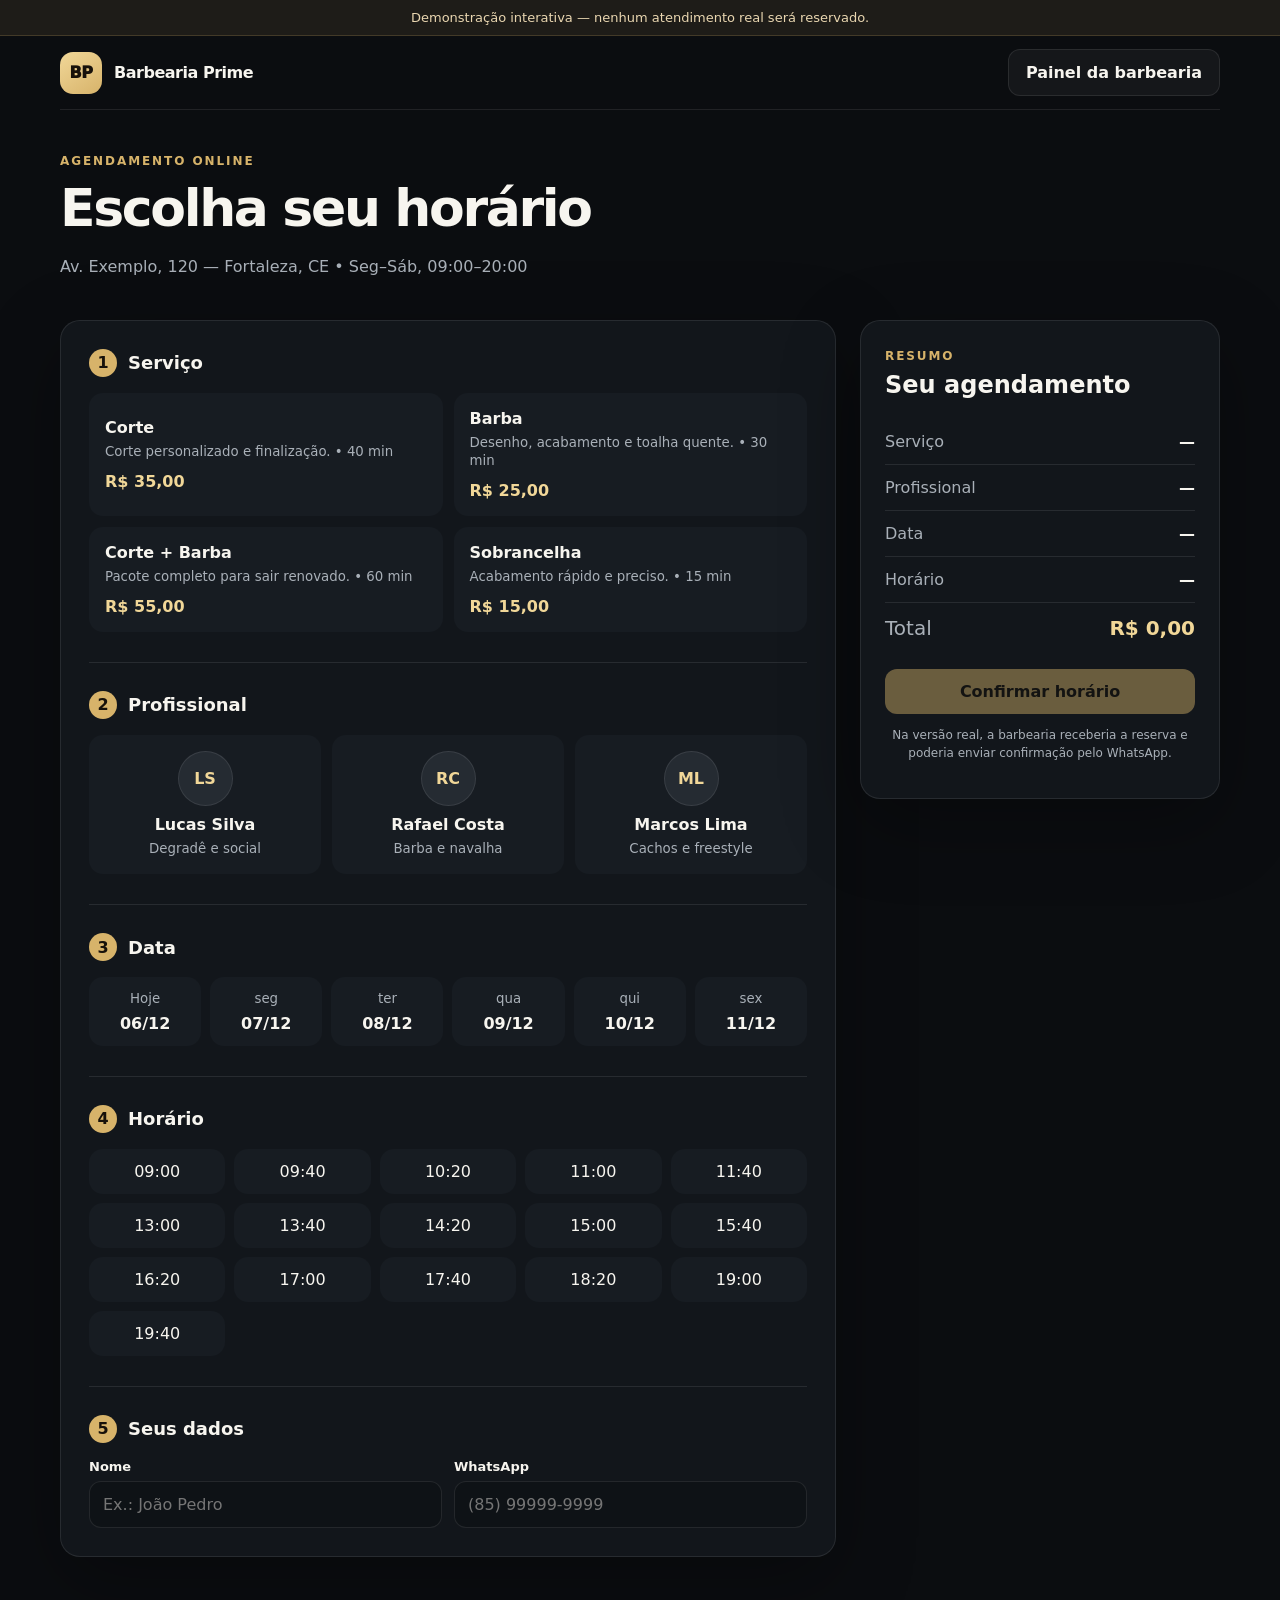
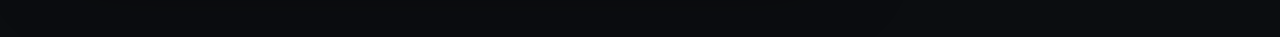
==== agendar.html @ 16b316a3 "Primeira versão da demo do cadeira85" ====
<!doctype html>
<html lang="pt-BR">
<head><meta charset="utf-8"><meta name="viewport" content="width=device-width,initial-scale=1"><meta name="theme-color" content="#0b0d10"><title>Agendar — Barbearia Prime</title><link rel="stylesheet" href="styles.css"></head>
<body>
  <div class="demo-banner">Demonstração interativa — nenhum atendimento real será reservado.</div>
  <nav class="topbar container"><a class="brand" href="index.html"><span class="brand-mark">BP</span><span>Barbearia Prime</span></a><div class="nav-actions"><a class="btn btn-secondary" href="painel.html">Painel da barbearia</a></div></nav>
  <header class="page-head container"><span class="eyebrow">AGENDAMENTO ONLINE</span><h1>Escolha seu horário</h1><p>Av. Exemplo, 120 — Fortaleza, CE • Seg–Sáb, 09:00–20:00</p></header>
  <main class="container booking-layout">
    <section class="panel">
      <div class="booking-step"><div class="step-title"><b>1</b><h2>Serviço</h2></div><div class="choice-grid" id="serviceGrid"></div></div>
      <div class="booking-step"><div class="step-title"><b>2</b><h2>Profissional</h2></div><div class="barber-grid" id="barberGrid"></div></div>
      <div class="booking-step"><div class="step-title"><b>3</b><h2>Data</h2></div><div class="date-grid" id="dateGrid"></div></div>
      <div class="booking-step"><div class="step-title"><b>4</b><h2>Horário</h2></div><div class="time-grid" id="timeGrid"></div></div>
      <div class="booking-step"><div class="step-title"><b>5</b><h2>Seus dados</h2></div><div class="input-grid"><div class="field"><label for="customerName">Nome</label><input id="customerName" placeholder="Ex.: João Pedro" autocomplete="name"></div><div class="field"><label for="customerPhone">WhatsApp</label><input id="customerPhone" placeholder="(85) 99999-9999" inputmode="tel" autocomplete="tel"></div></div></div>
    </section>
    <aside class="summary"><span class="eyebrow">RESUMO</span><h2>Seu agendamento</h2>
      <div class="summary-row"><span>Serviço</span><strong id="sumService">—</strong></div><div class="summary-row"><span>Profissional</span><strong id="sumBarber">—</strong></div><div class="summary-row"><span>Data</span><strong id="sumDate">—</strong></div><div class="summary-row"><span>Horário</span><strong id="sumTime">—</strong></div><div class="summary-row summary-total"><span>Total</span><strong id="sumPrice">R$ 0,00</strong></div>
      <button id="confirmBtn" class="btn btn-primary" style="width:100%;margin-top:16px" disabled>Confirmar horário</button><p class="summary-note">Na versão real, a barbearia receberia a reserva e poderia enviar confirmação pelo WhatsApp.</p>
    </aside>
  </main>
  <div id="modal" class="modal-backdrop" hidden><div class="modal"><div class="success-icon">✓</div><h2>Agendamento criado</h2><p id="modalText"></p><div class="modal-actions"><a class="btn btn-primary" href="painel.html">Ver no painel da barbearia</a><button class="btn btn-secondary" id="closeModal">Fechar</button></div></div></div>
  <script src="config.js"></script><script src="booking.js"></script>
</body></html>
---- styles.css ----
:root{
  --bg:#0b0d10; --panel:#12161b; --panel2:#171c22; --text:#f7f5ef; --muted:#a9b0b8;
  --accent:#d7b36a; --accent2:#f1d798; --success:#7fd39a; --danger:#ff8d8d; --line:rgba(255,255,255,.09);
  --shadow:0 24px 80px rgba(0,0,0,.3); --radius:20px;
}
*{box-sizing:border-box} html{scroll-behavior:smooth} body{margin:0;font-family:Inter,ui-sans-serif,system-ui,-apple-system,BlinkMacSystemFont,"Segoe UI",sans-serif;background:var(--bg);color:var(--text)}
a{color:inherit;text-decoration:none}button,input{font:inherit}.container{width:min(1160px,calc(100% - 32px));margin:auto}
.topbar{height:74px;display:flex;align-items:center;justify-content:space-between;border-bottom:1px solid var(--line);position:relative;z-index:4}
.brand{display:flex;gap:12px;align-items:center;font-weight:900;letter-spacing:-.03em}.brand-mark{width:42px;height:42px;border-radius:13px;display:grid;place-items:center;background:linear-gradient(145deg,var(--accent2),var(--accent));color:#17110a;font-weight:950}.nav-actions{display:flex;gap:10px;align-items:center}
.btn{border:0;border-radius:12px;padding:13px 17px;font-weight:800;cursor:pointer;transition:.18s ease;display:inline-flex;align-items:center;justify-content:center;gap:8px}.btn:hover{transform:translateY(-1px)}.btn-primary{background:var(--accent);color:#17110a}.btn-secondary{background:rgba(255,255,255,.045);border:1px solid var(--line);color:var(--text)}.btn-ghost{background:transparent;color:var(--muted)}.btn-danger{background:rgba(255,141,141,.12);color:#ffc1c1;border:1px solid rgba(255,141,141,.2)}.btn-small{padding:9px 12px;border-radius:10px;font-size:13px}.btn:disabled{opacity:.45;cursor:not-allowed;transform:none}
.hero{background:radial-gradient(circle at 84% 14%,rgba(215,179,106,.18),transparent 27%),radial-gradient(circle at 18% 55%,rgba(67,103,150,.13),transparent 32%),linear-gradient(145deg,#0f1318,#090b0d 60%,#151008);border-bottom:1px solid var(--line)}
.hero-grid{min-height:650px;display:grid;grid-template-columns:1.1fr .9fr;gap:64px;align-items:center;padding:54px 0 74px}.eyebrow{font-size:12px;letter-spacing:.16em;color:var(--accent);font-weight:900}.hero h1,.display-title{font-size:clamp(46px,6.6vw,78px);line-height:.98;letter-spacing:-.055em;margin:16px 0 20px;max-width:780px}.hero-copy p{font-size:19px;line-height:1.7;color:var(--muted);max-width:650px}.hero-ctas{display:flex;gap:12px;flex-wrap:wrap;margin-top:28px}.microcopy{display:flex;gap:18px;flex-wrap:wrap;color:var(--muted);font-size:13px;margin-top:20px}.microcopy span:before{content:'✓';color:var(--success);font-weight:900;margin-right:6px}
.mock-window{background:rgba(18,22,27,.88);border:1px solid var(--line);border-radius:24px;box-shadow:var(--shadow);overflow:hidden;backdrop-filter:blur(10px)}.window-head{display:flex;gap:7px;padding:15px;border-bottom:1px solid var(--line)}.dot{width:10px;height:10px;border-radius:50%;background:#3b4148}.mock-body{padding:24px}.mock-kpis{display:grid;grid-template-columns:repeat(3,1fr);gap:10px}.mock-kpi{padding:15px;background:var(--panel2);border-radius:14px}.mock-kpi small{color:var(--muted);display:block}.mock-kpi strong{font-size:24px;display:block;margin-top:6px}.mock-list{margin-top:17px;display:grid;gap:9px}.mock-row{display:grid;grid-template-columns:64px 1fr auto;gap:12px;align-items:center;padding:13px;background:rgba(255,255,255,.035);border:1px solid var(--line);border-radius:12px}.pill{font-size:11px;font-weight:900;border-radius:999px;padding:5px 8px;background:rgba(127,211,154,.12);color:var(--success)}
.section{padding:88px 0}.section.alt{background:#0f1216;border-top:1px solid var(--line);border-bottom:1px solid var(--line)}.section-head{max-width:760px;margin-bottom:34px}.section-head h2{font-size:clamp(32px,4.5vw,52px);letter-spacing:-.045em;margin:10px 0}.section-head p{color:var(--muted);line-height:1.7}.feature-grid{display:grid;grid-template-columns:repeat(3,1fr);gap:16px}.feature-card{background:var(--panel);border:1px solid var(--line);border-radius:var(--radius);padding:25px}.feature-icon{width:42px;height:42px;border-radius:12px;display:grid;place-items:center;background:rgba(215,179,106,.12);color:var(--accent2);font-weight:900}.feature-card h3{margin:18px 0 8px}.feature-card p{color:var(--muted);line-height:1.65;margin:0}.steps{display:grid;grid-template-columns:repeat(3,1fr);gap:14px}.step-card{padding:26px;border:1px solid var(--line);border-radius:var(--radius);background:linear-gradient(160deg,var(--panel),#0f1317)}.step-num{font-size:12px;color:var(--accent);font-weight:900}.step-card h3{font-size:23px;margin:14px 0 8px}.step-card p{color:var(--muted);line-height:1.65}.cta-panel{display:flex;align-items:center;justify-content:space-between;gap:30px;padding:34px;background:linear-gradient(135deg,rgba(215,179,106,.13),rgba(255,255,255,.03));border:1px solid rgba(215,179,106,.25);border-radius:24px}.cta-panel h2{margin:0 0 8px;font-size:34px;letter-spacing:-.04em}.cta-panel p{margin:0;color:var(--muted)}
.page-head{padding:40px 0 24px}.page-head h1{font-size:clamp(34px,5vw,52px);letter-spacing:-.045em;margin:9px 0}.page-head p{color:var(--muted);max-width:720px;line-height:1.6}
.booking-layout{display:grid;grid-template-columns:1fr 360px;gap:24px;align-items:start;padding-bottom:80px}.panel,.summary,.admin-card{background:var(--panel);border:1px solid var(--line);border-radius:var(--radius);box-shadow:var(--shadow)}.panel{padding:28px}.booking-step+.booking-step{border-top:1px solid var(--line);margin-top:30px;padding-top:28px}.step-title{display:flex;gap:11px;align-items:center;margin-bottom:16px}.step-title b{width:28px;height:28px;border-radius:50%;display:grid;place-items:center;background:var(--accent);color:#17110a}.step-title h2{font-size:18px;margin:0}.choice-grid{display:grid;grid-template-columns:repeat(2,1fr);gap:11px}.choice{border:1px solid transparent;background:var(--panel2);color:var(--text);border-radius:14px;padding:15px;text-align:left;cursor:pointer;transition:.16s}.choice:hover{border-color:rgba(215,179,106,.45)}.choice.active{border-color:var(--accent);box-shadow:0 0 0 2px rgba(215,179,106,.07) inset}.choice strong{display:block}.choice small{display:block;color:var(--muted);margin-top:6px;line-height:1.4}.choice .price{color:var(--accent2);font-weight:900;margin-top:10px}.barber-grid{display:grid;grid-template-columns:repeat(3,1fr);gap:11px}.barber{text-align:center}.avatar{width:55px;height:55px;border-radius:50%;display:grid;place-items:center;margin:0 auto 9px;background:#252b32;border:1px solid var(--line);color:var(--accent2);font-weight:900}.date-grid{display:grid;grid-template-columns:repeat(6,1fr);gap:9px}.date-choice{text-align:center;padding:12px 8px}.date-choice small{margin:0 0 5px}.time-grid{display:grid;grid-template-columns:repeat(5,1fr);gap:9px}.time-choice{text-align:center;padding:12px 8px}.choice.busy{opacity:.3;cursor:not-allowed;text-decoration:line-through}.input-grid{display:grid;grid-template-columns:1fr 1fr;gap:12px}.field label{display:block;font-size:13px;font-weight:800;margin-bottom:7px}.field input{width:100%;background:#0e1216;border:1px solid var(--line);color:var(--text);border-radius:12px;padding:13px;outline:none}.field input:focus{border-color:var(--accent)}.summary{position:sticky;top:18px;padding:24px}.summary h2{margin:7px 0 20px;font-size:24px}.summary-row{display:flex;justify-content:space-between;gap:20px;padding:13px 0;border-bottom:1px solid var(--line)}.summary-row span{color:var(--muted)}.summary-row strong{text-align:right}.summary-total{font-size:20px;border:0}.summary-total strong{color:var(--accent2)}.summary-note{font-size:12px;line-height:1.5;color:var(--muted);text-align:center;margin-top:12px}
.demo-banner{background:rgba(215,179,106,.09);border-bottom:1px solid rgba(215,179,106,.2);color:#e9d6b0;padding:10px 16px;text-align:center;font-size:13px}.footer{padding:36px 0;border-top:1px solid var(--line);color:var(--muted)}.footer-row{display:flex;justify-content:space-between;gap:25px;align-items:center}.footer strong{color:var(--text)}
.modal-backdrop{position:fixed;inset:0;z-index:30;background:rgba(0,0,0,.74);display:grid;place-items:center;padding:18px}.modal-backdrop[hidden]{display:none}.modal{width:min(480px,100%);background:#151a20;border:1px solid var(--line);border-radius:22px;padding:29px;text-align:center;box-shadow:var(--shadow)}.success-icon{width:64px;height:64px;border-radius:50%;display:grid;place-items:center;margin:0 auto 12px;background:rgba(127,211,154,.12);color:var(--success);font-size:28px;font-weight:900}.modal p{color:var(--muted);line-height:1.6}.modal-actions{display:grid;gap:9px;margin-top:20px}
.admin-shell{display:grid;grid-template-columns:230px 1fr;min-height:100vh}.sidebar{background:#0e1115;border-right:1px solid var(--line);padding:22px;position:sticky;top:0;height:100vh}.sidebar .brand{margin-bottom:35px}.side-nav{display:grid;gap:6px}.side-link{padding:11px 12px;border-radius:10px;color:var(--muted);font-weight:700}.side-link.active,.side-link:hover{background:rgba(255,255,255,.055);color:var(--text)}.admin-main{padding:28px}.admin-top{display:flex;justify-content:space-between;gap:20px;align-items:center;margin-bottom:24px}.admin-top h1{margin:0;font-size:31px;letter-spacing:-.035em}.admin-top p{margin:5px 0 0;color:var(--muted)}.kpi-grid{display:grid;grid-template-columns:repeat(4,1fr);gap:13px;margin-bottom:18px}.kpi{padding:20px;background:var(--panel);border:1px solid var(--line);border-radius:16px}.kpi span{font-size:13px;color:var(--muted)}.kpi strong{display:block;font-size:27px;margin-top:8px}.kpi small{display:block;margin-top:7px;color:var(--success)}.admin-grid{display:grid;grid-template-columns:1.5fr .8fr;gap:16px}.admin-card{padding:20px;box-shadow:none}.card-head{display:flex;align-items:center;justify-content:space-between;gap:15px;margin-bottom:15px}.card-head h2{font-size:18px;margin:0}.table-wrap{overflow:auto}table{border-collapse:collapse;width:100%;min-width:720px}th,td{text-align:left;padding:13px 10px;border-bottom:1px solid var(--line);font-size:13px}th{color:var(--muted);font-size:11px;text-transform:uppercase;letter-spacing:.08em}.status{font-size:11px;font-weight:900;border-radius:999px;padding:6px 8px;display:inline-block}.status.confirmado{background:rgba(127,211,154,.11);color:var(--success)}.status.pendente{background:rgba(215,179,106,.12);color:var(--accent2)}.status.cancelado{background:rgba(255,141,141,.1);color:var(--danger)}.actions{display:flex;gap:6px}.timeline{display:grid;gap:10px}.timeline-item{display:grid;grid-template-columns:52px 1fr;gap:12px;padding:13px;background:rgba(255,255,255,.035);border-radius:12px}.timeline-item time{font-weight:900;color:var(--accent2)}.timeline-item strong{display:block}.timeline-item small{display:block;color:var(--muted);margin-top:4px}.empty{padding:28px;text-align:center;color:var(--muted)}
.toast{position:fixed;right:18px;bottom:18px;background:#1b2229;border:1px solid var(--line);padding:13px 16px;border-radius:12px;box-shadow:var(--shadow);z-index:50}.toast[hidden]{display:none}
@media(max-width:920px){.hero-grid,.booking-layout,.admin-grid{grid-template-columns:1fr}.hero-grid{min-height:auto;padding:70px 0}.feature-grid,.steps{grid-template-columns:1fr 1fr}.summary{position:static}.admin-shell{display:block}.sidebar{height:auto;position:static;border-right:0;border-bottom:1px solid var(--line);padding:14px 16px}.sidebar .brand{margin:0}.side-nav{display:none}.admin-main{padding:20px 16px}.kpi-grid{grid-template-columns:1fr 1fr}}
@media(max-width:640px){.nav-actions .desktop-only{display:none}.hero h1,.display-title{font-size:45px}.feature-grid,.steps,.choice-grid,.barber-grid,.input-grid{grid-template-columns:1fr}.date-grid{grid-template-columns:repeat(3,1fr)}.time-grid{grid-template-columns:repeat(3,1fr)}.panel{padding:19px}.cta-panel,.footer-row,.admin-top{align-items:flex-start;flex-direction:column}.kpi-grid{grid-template-columns:1fr 1fr}.mock-kpis{grid-template-columns:1fr}.mock-row{grid-template-columns:54px 1fr}.mock-row .pill{display:none}}
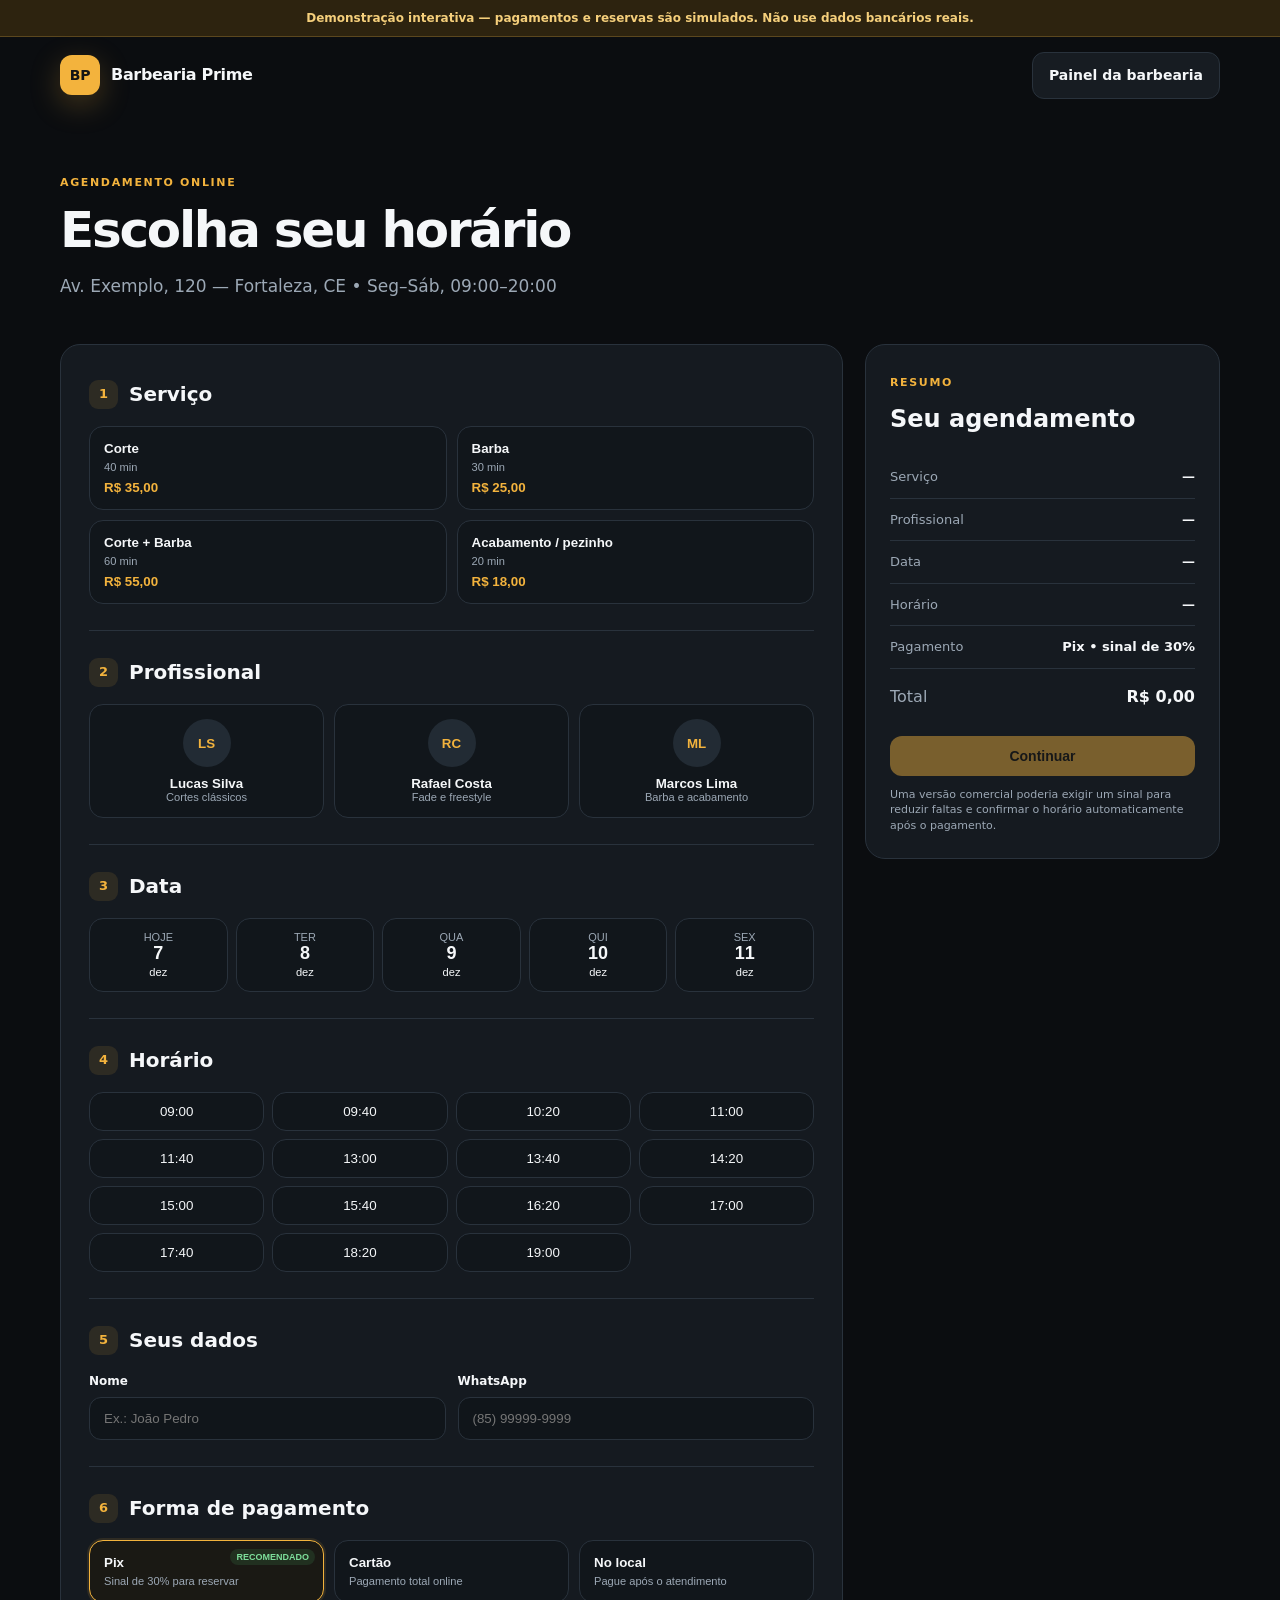
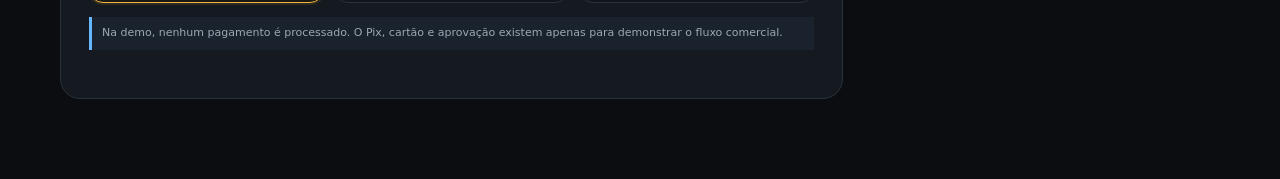
==== commit 07b8b174: "Adicionano simulação de métodos de pagamento" ====
--- a/agendar.html
+++ b/agendar.html
@@ -1,23 +1,20 @@
-<!doctype html>
-<html lang="pt-BR">
-<head><meta charset="utf-8"><meta name="viewport" content="width=device-width,initial-scale=1"><meta name="theme-color" content="#0b0d10"><title>Agendar — Barbearia Prime</title><link rel="stylesheet" href="styles.css"></head>
-<body>
-  <div class="demo-banner">Demonstração interativa — nenhum atendimento real será reservado.</div>
-  <nav class="topbar container"><a class="brand" href="index.html"><span class="brand-mark">BP</span><span>Barbearia Prime</span></a><div class="nav-actions"><a class="btn btn-secondary" href="painel.html">Painel da barbearia</a></div></nav>
-  <header class="page-head container"><span class="eyebrow">AGENDAMENTO ONLINE</span><h1>Escolha seu horário</h1><p>Av. Exemplo, 120 — Fortaleza, CE • Seg–Sáb, 09:00–20:00</p></header>
-  <main class="container booking-layout">
-    <section class="panel">
-      <div class="booking-step"><div class="step-title"><b>1</b><h2>Serviço</h2></div><div class="choice-grid" id="serviceGrid"></div></div>
-      <div class="booking-step"><div class="step-title"><b>2</b><h2>Profissional</h2></div><div class="barber-grid" id="barberGrid"></div></div>
-      <div class="booking-step"><div class="step-title"><b>3</b><h2>Data</h2></div><div class="date-grid" id="dateGrid"></div></div>
-      <div class="booking-step"><div class="step-title"><b>4</b><h2>Horário</h2></div><div class="time-grid" id="timeGrid"></div></div>
-      <div class="booking-step"><div class="step-title"><b>5</b><h2>Seus dados</h2></div><div class="input-grid"><div class="field"><label for="customerName">Nome</label><input id="customerName" placeholder="Ex.: João Pedro" autocomplete="name"></div><div class="field"><label for="customerPhone">WhatsApp</label><input id="customerPhone" placeholder="(85) 99999-9999" inputmode="tel" autocomplete="tel"></div></div></div>
-    </section>
-    <aside class="summary"><span class="eyebrow">RESUMO</span><h2>Seu agendamento</h2>
-      <div class="summary-row"><span>Serviço</span><strong id="sumService">—</strong></div><div class="summary-row"><span>Profissional</span><strong id="sumBarber">—</strong></div><div class="summary-row"><span>Data</span><strong id="sumDate">—</strong></div><div class="summary-row"><span>Horário</span><strong id="sumTime">—</strong></div><div class="summary-row summary-total"><span>Total</span><strong id="sumPrice">R$ 0,00</strong></div>
-      <button id="confirmBtn" class="btn btn-primary" style="width:100%;margin-top:16px" disabled>Confirmar horário</button><p class="summary-note">Na versão real, a barbearia receberia a reserva e poderia enviar confirmação pelo WhatsApp.</p>
-    </aside>
-  </main>
-  <div id="modal" class="modal-backdrop" hidden><div class="modal"><div class="success-icon">✓</div><h2>Agendamento criado</h2><p id="modalText"></p><div class="modal-actions"><a class="btn btn-primary" href="painel.html">Ver no painel da barbearia</a><button class="btn btn-secondary" id="closeModal">Fechar</button></div></div></div>
-  <script src="config.js"></script><script src="booking.js"></script>
-</body></html>
+<!doctype html><html lang="pt-BR"><head><meta charset="utf-8"><meta name="viewport" content="width=device-width,initial-scale=1"><meta name="theme-color" content="#0b0d10"><title>Agendar — Barbearia Prime</title><link rel="stylesheet" href="styles.css"></head><body>
+<div class="demo-banner">Demonstração interativa — pagamentos e reservas são simulados. Não use dados bancários reais.</div>
+<nav class="topbar container"><a class="brand" href="index.html"><span class="brand-mark">BP</span><span>Barbearia Prime</span></a><div class="nav-actions"><a class="btn btn-secondary" href="painel.html">Painel da barbearia</a></div></nav>
+<header class="page-head container"><span class="eyebrow">AGENDAMENTO ONLINE</span><h1>Escolha seu horário</h1><p>Av. Exemplo, 120 — Fortaleza, CE • Seg–Sáb, 09:00–20:00</p></header>
+<main class="container booking-layout"><section class="panel">
+<div class="booking-step"><div class="step-title"><b>1</b><h2>Serviço</h2></div><div class="choice-grid" id="serviceGrid"></div></div>
+<div class="booking-step"><div class="step-title"><b>2</b><h2>Profissional</h2></div><div class="barber-grid" id="barberGrid"></div></div>
+<div class="booking-step"><div class="step-title"><b>3</b><h2>Data</h2></div><div class="date-grid" id="dateGrid"></div></div>
+<div class="booking-step"><div class="step-title"><b>4</b><h2>Horário</h2></div><div class="time-grid" id="timeGrid"></div></div>
+<div class="booking-step"><div class="step-title"><b>5</b><h2>Seus dados</h2></div><div class="input-grid"><div class="field"><label for="customerName">Nome</label><input id="customerName" placeholder="Ex.: João Pedro" autocomplete="name"></div><div class="field"><label for="customerPhone">WhatsApp</label><input id="customerPhone" placeholder="(85) 99999-9999" inputmode="tel" autocomplete="tel"></div></div></div>
+<div class="booking-step"><div class="step-title"><b>6</b><h2>Forma de pagamento</h2></div><div class="payment-grid"><button class="payment-choice selected" data-payment="pix"><span class="payment-tag">RECOMENDADO</span><strong>Pix</strong><small>Sinal de 30% para reservar</small></button><button class="payment-choice" data-payment="card"><strong>Cartão</strong><small>Pagamento total online</small></button><button class="payment-choice" data-payment="local"><strong>No local</strong><small>Pague após o atendimento</small></button></div><p class="safe-note">Na demo, nenhum pagamento é processado. O Pix, cartão e aprovação existem apenas para demonstrar o fluxo comercial.</p></div>
+</section>
+<aside class="summary"><span class="eyebrow">RESUMO</span><h2>Seu agendamento</h2><div class="summary-row"><span>Serviço</span><strong id="sumService">—</strong></div><div class="summary-row"><span>Profissional</span><strong id="sumBarber">—</strong></div><div class="summary-row"><span>Data</span><strong id="sumDate">—</strong></div><div class="summary-row"><span>Horário</span><strong id="sumTime">—</strong></div><div class="summary-row"><span>Pagamento</span><strong id="sumPayment">Pix • sinal de 30%</strong></div><div class="summary-row summary-total"><span>Total</span><strong id="sumPrice">R$ 0,00</strong></div><div class="summary-paynow" id="payNowBox" hidden><div class="summary-row" style="border:0;padding:0"><span>Pagar agora</span><strong id="sumPayNow">R$ 0,00</strong></div></div><button id="confirmBtn" class="btn btn-primary" style="width:100%;margin-top:16px" disabled>Continuar</button><p class="summary-note">Uma versão comercial poderia exigir um sinal para reduzir faltas e confirmar o horário automaticamente após o pagamento.</p></aside></main>
+
+<div id="paymentModal" class="modal-backdrop" hidden><div class="modal"><div class="payment-modal-head"><div><span class="eyebrow">CHECKOUT DEMONSTRATIVO</span><h2 id="paymentTitle">Pagamento</h2></div><div class="payment-amount" id="paymentAmount">R$ 0,00</div></div>
+<div id="pixArea"><p>Escaneie o QR fictício ou use o código demonstrativo abaixo.</p><div class="fake-qr" id="fakeQr" aria-label="QR Code fictício"></div><div class="pix-code" id="pixCode">00020126-DEMO-CADEIRA85-PIX-NAO-VALIDO-52040000</div><button class="btn btn-secondary" id="copyPix" style="width:100%;margin-top:9px">Copiar código</button></div>
+<div id="cardArea" hidden><p class="safe-note"><strong>Não use cartão real.</strong> Digite qualquer número fictício com pelo menos 12 dígitos. Nenhum dado é transmitido ou armazenado.</p><div class="card-grid"><div class="field full"><label>Número do cartão</label><input id="cardNumber" inputmode="numeric" placeholder="4242 4242 4242 4242" autocomplete="off"></div><div class="field"><label>Validade</label><input placeholder="12/30" autocomplete="off"></div><div class="field"><label>CVV</label><input placeholder="123" inputmode="numeric" autocomplete="off"></div><div class="field full"><label>Nome fictício</label><input placeholder="CLIENTE DEMO" autocomplete="off"></div></div></div>
+<div class="modal-actions"><button class="btn btn-primary" id="payDemoBtn">Simular pagamento aprovado</button><button class="btn btn-secondary" id="closePayment">Voltar</button></div></div></div>
+<div id="modal" class="modal-backdrop" hidden><div class="modal"><div class="success-icon">✓</div><h2>Agendamento criado</h2><p id="modalText"></p><div class="modal-actions"><a class="btn btn-primary" href="painel.html">Ver no painel da barbearia</a><button class="btn btn-secondary" id="closeModal">Fechar</button></div></div></div>
+<script src="config.js"></script><script src="booking.js"></script></body></html>
--- a/styles.css
+++ b/styles.css
@@ -1,22 +1,15 @@
 :root{
-  --bg:#0b0d10; --panel:#12161b; --panel2:#171c22; --text:#f7f5ef; --muted:#a9b0b8;
-  --accent:#d7b36a; --accent2:#f1d798; --success:#7fd39a; --danger:#ff8d8d; --line:rgba(255,255,255,.09);
-  --shadow:0 24px 80px rgba(0,0,0,.3); --radius:20px;
+  --bg:#0b0d10;--bg2:#11151a;--card:#151a20;--card2:#1b222a;--text:#f5f7f9;--muted:#9ca8b5;
+  --line:#29323c;--accent:#f3b33d;--accent2:#ffd37c;--success:#50c878;--danger:#ef6a6a;--info:#67b7ff;
+  --shadow:0 20px 60px rgba(0,0,0,.35);--radius:20px
 }
-*{box-sizing:border-box} html{scroll-behavior:smooth} body{margin:0;font-family:Inter,ui-sans-serif,system-ui,-apple-system,BlinkMacSystemFont,"Segoe UI",sans-serif;background:var(--bg);color:var(--text)}
-a{color:inherit;text-decoration:none}button,input{font:inherit}.container{width:min(1160px,calc(100% - 32px));margin:auto}
-.topbar{height:74px;display:flex;align-items:center;justify-content:space-between;border-bottom:1px solid var(--line);position:relative;z-index:4}
-.brand{display:flex;gap:12px;align-items:center;font-weight:900;letter-spacing:-.03em}.brand-mark{width:42px;height:42px;border-radius:13px;display:grid;place-items:center;background:linear-gradient(145deg,var(--accent2),var(--accent));color:#17110a;font-weight:950}.nav-actions{display:flex;gap:10px;align-items:center}
-.btn{border:0;border-radius:12px;padding:13px 17px;font-weight:800;cursor:pointer;transition:.18s ease;display:inline-flex;align-items:center;justify-content:center;gap:8px}.btn:hover{transform:translateY(-1px)}.btn-primary{background:var(--accent);color:#17110a}.btn-secondary{background:rgba(255,255,255,.045);border:1px solid var(--line);color:var(--text)}.btn-ghost{background:transparent;color:var(--muted)}.btn-danger{background:rgba(255,141,141,.12);color:#ffc1c1;border:1px solid rgba(255,141,141,.2)}.btn-small{padding:9px 12px;border-radius:10px;font-size:13px}.btn:disabled{opacity:.45;cursor:not-allowed;transform:none}
-.hero{background:radial-gradient(circle at 84% 14%,rgba(215,179,106,.18),transparent 27%),radial-gradient(circle at 18% 55%,rgba(67,103,150,.13),transparent 32%),linear-gradient(145deg,#0f1318,#090b0d 60%,#151008);border-bottom:1px solid var(--line)}
-.hero-grid{min-height:650px;display:grid;grid-template-columns:1.1fr .9fr;gap:64px;align-items:center;padding:54px 0 74px}.eyebrow{font-size:12px;letter-spacing:.16em;color:var(--accent);font-weight:900}.hero h1,.display-title{font-size:clamp(46px,6.6vw,78px);line-height:.98;letter-spacing:-.055em;margin:16px 0 20px;max-width:780px}.hero-copy p{font-size:19px;line-height:1.7;color:var(--muted);max-width:650px}.hero-ctas{display:flex;gap:12px;flex-wrap:wrap;margin-top:28px}.microcopy{display:flex;gap:18px;flex-wrap:wrap;color:var(--muted);font-size:13px;margin-top:20px}.microcopy span:before{content:'✓';color:var(--success);font-weight:900;margin-right:6px}
-.mock-window{background:rgba(18,22,27,.88);border:1px solid var(--line);border-radius:24px;box-shadow:var(--shadow);overflow:hidden;backdrop-filter:blur(10px)}.window-head{display:flex;gap:7px;padding:15px;border-bottom:1px solid var(--line)}.dot{width:10px;height:10px;border-radius:50%;background:#3b4148}.mock-body{padding:24px}.mock-kpis{display:grid;grid-template-columns:repeat(3,1fr);gap:10px}.mock-kpi{padding:15px;background:var(--panel2);border-radius:14px}.mock-kpi small{color:var(--muted);display:block}.mock-kpi strong{font-size:24px;display:block;margin-top:6px}.mock-list{margin-top:17px;display:grid;gap:9px}.mock-row{display:grid;grid-template-columns:64px 1fr auto;gap:12px;align-items:center;padding:13px;background:rgba(255,255,255,.035);border:1px solid var(--line);border-radius:12px}.pill{font-size:11px;font-weight:900;border-radius:999px;padding:5px 8px;background:rgba(127,211,154,.12);color:var(--success)}
-.section{padding:88px 0}.section.alt{background:#0f1216;border-top:1px solid var(--line);border-bottom:1px solid var(--line)}.section-head{max-width:760px;margin-bottom:34px}.section-head h2{font-size:clamp(32px,4.5vw,52px);letter-spacing:-.045em;margin:10px 0}.section-head p{color:var(--muted);line-height:1.7}.feature-grid{display:grid;grid-template-columns:repeat(3,1fr);gap:16px}.feature-card{background:var(--panel);border:1px solid var(--line);border-radius:var(--radius);padding:25px}.feature-icon{width:42px;height:42px;border-radius:12px;display:grid;place-items:center;background:rgba(215,179,106,.12);color:var(--accent2);font-weight:900}.feature-card h3{margin:18px 0 8px}.feature-card p{color:var(--muted);line-height:1.65;margin:0}.steps{display:grid;grid-template-columns:repeat(3,1fr);gap:14px}.step-card{padding:26px;border:1px solid var(--line);border-radius:var(--radius);background:linear-gradient(160deg,var(--panel),#0f1317)}.step-num{font-size:12px;color:var(--accent);font-weight:900}.step-card h3{font-size:23px;margin:14px 0 8px}.step-card p{color:var(--muted);line-height:1.65}.cta-panel{display:flex;align-items:center;justify-content:space-between;gap:30px;padding:34px;background:linear-gradient(135deg,rgba(215,179,106,.13),rgba(255,255,255,.03));border:1px solid rgba(215,179,106,.25);border-radius:24px}.cta-panel h2{margin:0 0 8px;font-size:34px;letter-spacing:-.04em}.cta-panel p{margin:0;color:var(--muted)}
-.page-head{padding:40px 0 24px}.page-head h1{font-size:clamp(34px,5vw,52px);letter-spacing:-.045em;margin:9px 0}.page-head p{color:var(--muted);max-width:720px;line-height:1.6}
-.booking-layout{display:grid;grid-template-columns:1fr 360px;gap:24px;align-items:start;padding-bottom:80px}.panel,.summary,.admin-card{background:var(--panel);border:1px solid var(--line);border-radius:var(--radius);box-shadow:var(--shadow)}.panel{padding:28px}.booking-step+.booking-step{border-top:1px solid var(--line);margin-top:30px;padding-top:28px}.step-title{display:flex;gap:11px;align-items:center;margin-bottom:16px}.step-title b{width:28px;height:28px;border-radius:50%;display:grid;place-items:center;background:var(--accent);color:#17110a}.step-title h2{font-size:18px;margin:0}.choice-grid{display:grid;grid-template-columns:repeat(2,1fr);gap:11px}.choice{border:1px solid transparent;background:var(--panel2);color:var(--text);border-radius:14px;padding:15px;text-align:left;cursor:pointer;transition:.16s}.choice:hover{border-color:rgba(215,179,106,.45)}.choice.active{border-color:var(--accent);box-shadow:0 0 0 2px rgba(215,179,106,.07) inset}.choice strong{display:block}.choice small{display:block;color:var(--muted);margin-top:6px;line-height:1.4}.choice .price{color:var(--accent2);font-weight:900;margin-top:10px}.barber-grid{display:grid;grid-template-columns:repeat(3,1fr);gap:11px}.barber{text-align:center}.avatar{width:55px;height:55px;border-radius:50%;display:grid;place-items:center;margin:0 auto 9px;background:#252b32;border:1px solid var(--line);color:var(--accent2);font-weight:900}.date-grid{display:grid;grid-template-columns:repeat(6,1fr);gap:9px}.date-choice{text-align:center;padding:12px 8px}.date-choice small{margin:0 0 5px}.time-grid{display:grid;grid-template-columns:repeat(5,1fr);gap:9px}.time-choice{text-align:center;padding:12px 8px}.choice.busy{opacity:.3;cursor:not-allowed;text-decoration:line-through}.input-grid{display:grid;grid-template-columns:1fr 1fr;gap:12px}.field label{display:block;font-size:13px;font-weight:800;margin-bottom:7px}.field input{width:100%;background:#0e1216;border:1px solid var(--line);color:var(--text);border-radius:12px;padding:13px;outline:none}.field input:focus{border-color:var(--accent)}.summary{position:sticky;top:18px;padding:24px}.summary h2{margin:7px 0 20px;font-size:24px}.summary-row{display:flex;justify-content:space-between;gap:20px;padding:13px 0;border-bottom:1px solid var(--line)}.summary-row span{color:var(--muted)}.summary-row strong{text-align:right}.summary-total{font-size:20px;border:0}.summary-total strong{color:var(--accent2)}.summary-note{font-size:12px;line-height:1.5;color:var(--muted);text-align:center;margin-top:12px}
-.demo-banner{background:rgba(215,179,106,.09);border-bottom:1px solid rgba(215,179,106,.2);color:#e9d6b0;padding:10px 16px;text-align:center;font-size:13px}.footer{padding:36px 0;border-top:1px solid var(--line);color:var(--muted)}.footer-row{display:flex;justify-content:space-between;gap:25px;align-items:center}.footer strong{color:var(--text)}
-.modal-backdrop{position:fixed;inset:0;z-index:30;background:rgba(0,0,0,.74);display:grid;place-items:center;padding:18px}.modal-backdrop[hidden]{display:none}.modal{width:min(480px,100%);background:#151a20;border:1px solid var(--line);border-radius:22px;padding:29px;text-align:center;box-shadow:var(--shadow)}.success-icon{width:64px;height:64px;border-radius:50%;display:grid;place-items:center;margin:0 auto 12px;background:rgba(127,211,154,.12);color:var(--success);font-size:28px;font-weight:900}.modal p{color:var(--muted);line-height:1.6}.modal-actions{display:grid;gap:9px;margin-top:20px}
-.admin-shell{display:grid;grid-template-columns:230px 1fr;min-height:100vh}.sidebar{background:#0e1115;border-right:1px solid var(--line);padding:22px;position:sticky;top:0;height:100vh}.sidebar .brand{margin-bottom:35px}.side-nav{display:grid;gap:6px}.side-link{padding:11px 12px;border-radius:10px;color:var(--muted);font-weight:700}.side-link.active,.side-link:hover{background:rgba(255,255,255,.055);color:var(--text)}.admin-main{padding:28px}.admin-top{display:flex;justify-content:space-between;gap:20px;align-items:center;margin-bottom:24px}.admin-top h1{margin:0;font-size:31px;letter-spacing:-.035em}.admin-top p{margin:5px 0 0;color:var(--muted)}.kpi-grid{display:grid;grid-template-columns:repeat(4,1fr);gap:13px;margin-bottom:18px}.kpi{padding:20px;background:var(--panel);border:1px solid var(--line);border-radius:16px}.kpi span{font-size:13px;color:var(--muted)}.kpi strong{display:block;font-size:27px;margin-top:8px}.kpi small{display:block;margin-top:7px;color:var(--success)}.admin-grid{display:grid;grid-template-columns:1.5fr .8fr;gap:16px}.admin-card{padding:20px;box-shadow:none}.card-head{display:flex;align-items:center;justify-content:space-between;gap:15px;margin-bottom:15px}.card-head h2{font-size:18px;margin:0}.table-wrap{overflow:auto}table{border-collapse:collapse;width:100%;min-width:720px}th,td{text-align:left;padding:13px 10px;border-bottom:1px solid var(--line);font-size:13px}th{color:var(--muted);font-size:11px;text-transform:uppercase;letter-spacing:.08em}.status{font-size:11px;font-weight:900;border-radius:999px;padding:6px 8px;display:inline-block}.status.confirmado{background:rgba(127,211,154,.11);color:var(--success)}.status.pendente{background:rgba(215,179,106,.12);color:var(--accent2)}.status.cancelado{background:rgba(255,141,141,.1);color:var(--danger)}.actions{display:flex;gap:6px}.timeline{display:grid;gap:10px}.timeline-item{display:grid;grid-template-columns:52px 1fr;gap:12px;padding:13px;background:rgba(255,255,255,.035);border-radius:12px}.timeline-item time{font-weight:900;color:var(--accent2)}.timeline-item strong{display:block}.timeline-item small{display:block;color:var(--muted);margin-top:4px}.empty{padding:28px;text-align:center;color:var(--muted)}
-.toast{position:fixed;right:18px;bottom:18px;background:#1b2229;border:1px solid var(--line);padding:13px 16px;border-radius:12px;box-shadow:var(--shadow);z-index:50}.toast[hidden]{display:none}
-@media(max-width:920px){.hero-grid,.booking-layout,.admin-grid{grid-template-columns:1fr}.hero-grid{min-height:auto;padding:70px 0}.feature-grid,.steps{grid-template-columns:1fr 1fr}.summary{position:static}.admin-shell{display:block}.sidebar{height:auto;position:static;border-right:0;border-bottom:1px solid var(--line);padding:14px 16px}.sidebar .brand{margin:0}.side-nav{display:none}.admin-main{padding:20px 16px}.kpi-grid{grid-template-columns:1fr 1fr}}
-@media(max-width:640px){.nav-actions .desktop-only{display:none}.hero h1,.display-title{font-size:45px}.feature-grid,.steps,.choice-grid,.barber-grid,.input-grid{grid-template-columns:1fr}.date-grid{grid-template-columns:repeat(3,1fr)}.time-grid{grid-template-columns:repeat(3,1fr)}.panel{padding:19px}.cta-panel,.footer-row,.admin-top{align-items:flex-start;flex-direction:column}.kpi-grid{grid-template-columns:1fr 1fr}.mock-kpis{grid-template-columns:1fr}.mock-row{grid-template-columns:54px 1fr}.mock-row .pill{display:none}}
+*{box-sizing:border-box}html{scroll-behavior:smooth}body{margin:0;background:var(--bg);color:var(--text);font-family:Inter,ui-sans-serif,system-ui,-apple-system,BlinkMacSystemFont,"Segoe UI",sans-serif;line-height:1.5}
+a{color:inherit;text-decoration:none}.container{width:min(1160px,calc(100% - 32px));margin:auto}.hero{min-height:720px;background:radial-gradient(circle at 78% 15%,rgba(243,179,61,.14),transparent 28%),linear-gradient(180deg,#0b0d10,#0c1014)}
+.topbar{height:76px;display:flex;align-items:center;justify-content:space-between}.brand{display:flex;gap:11px;align-items:center;font-weight:850;letter-spacing:-.02em}.brand-mark{display:grid;place-items:center;width:40px;height:40px;border-radius:12px;background:var(--accent);color:#141414;font-size:14px;box-shadow:0 9px 30px rgba(243,179,61,.25)}.nav-actions{display:flex;gap:10px;align-items:center}.btn{appearance:none;border:0;border-radius:12px;padding:12px 16px;font-weight:750;cursor:pointer;display:inline-flex;align-items:center;justify-content:center;gap:8px;transition:.2s transform,.2s background,.2s border-color;font-size:14px}.btn:hover{transform:translateY(-1px)}.btn-primary{background:var(--accent);color:#181510}.btn-primary:hover{background:var(--accent2)}.btn-secondary{background:#171c22;color:var(--text);border:1px solid var(--line)}.btn-ghost{background:transparent;color:var(--muted)}.btn-small{padding:9px 12px;font-size:13px}.btn-danger{background:rgba(239,106,106,.12);color:#ff9b9b;border:1px solid rgba(239,106,106,.25)}button:disabled{opacity:.45;cursor:not-allowed;transform:none!important}
+.hero-grid{display:grid;grid-template-columns:1.03fr .97fr;gap:70px;align-items:center;padding:76px 0 100px}.hero-copy h1{font-size:clamp(44px,6.6vw,78px);letter-spacing:-.055em;line-height:.98;margin:16px 0 24px;max-width:720px}.hero-copy>p{font-size:19px;color:var(--muted);max-width:650px}.eyebrow{font-size:11px;font-weight:900;letter-spacing:.15em;color:var(--accent)}.hero-ctas{display:flex;gap:12px;flex-wrap:wrap;margin:30px 0 24px}.microcopy{display:flex;gap:18px;color:var(--muted);font-size:13px;flex-wrap:wrap}.microcopy span:before{content:'✓';color:var(--success);margin-right:6px}
+.mock-window{background:#11161b;border:1px solid #27303a;border-radius:22px;box-shadow:var(--shadow);overflow:hidden;transform:rotate(1deg)}.window-head{height:46px;background:#171c22;border-bottom:1px solid var(--line);display:flex;align-items:center;gap:7px;padding:0 16px}.dot{width:9px;height:9px;border-radius:50%;background:#3b4652}.mock-body{padding:26px}.mock-kpis{display:grid;grid-template-columns:repeat(3,1fr);gap:10px;margin:14px 0 22px}.mock-kpi{padding:16px;background:#171d23;border:1px solid var(--line);border-radius:13px}.mock-kpi small,.mock-row small{display:block;color:var(--muted)}.mock-kpi strong{font-size:25px}.mock-list{display:grid;gap:10px}.mock-row{display:grid;grid-template-columns:58px 1fr auto;align-items:center;gap:12px;background:#151a20;padding:13px;border-radius:13px;border:1px solid #252e37}.pill,.status-badge{font-size:10px;font-weight:850;letter-spacing:.04em;padding:6px 8px;border-radius:999px;background:rgba(80,200,120,.12);color:#75df97;white-space:nowrap}.pill.pending,.status-badge.pending{background:rgba(243,179,61,.13);color:#ffd37c}.status-badge.cancelled{background:rgba(239,106,106,.12);color:#ff9a9a}.status-badge.payment{background:rgba(103,183,255,.12);color:#8dcbff}
+.section{padding:94px 0}.section.alt{background:#0f1317;border-top:1px solid #171e25;border-bottom:1px solid #171e25}.section-head{max-width:760px;margin-bottom:38px}.section-head h2,.page-head h1{font-size:clamp(34px,4vw,50px);letter-spacing:-.045em;line-height:1.05;margin:11px 0 14px}.section-head p,.page-head p{color:var(--muted);font-size:17px}.feature-grid,.steps{display:grid;grid-template-columns:repeat(3,1fr);gap:16px}.feature-card,.step-card,.panel,.summary,.admin-card,.kpi,.cta-panel{background:var(--card);border:1px solid var(--line);border-radius:var(--radius)}.feature-card,.step-card{padding:27px}.feature-card h3,.step-card h3{margin:12px 0 8px}.feature-card p,.step-card p{color:var(--muted);margin:0}.feature-icon{width:44px;height:44px;border-radius:12px;display:grid;place-items:center;background:rgba(243,179,61,.1);color:var(--accent);font-weight:900}.step-num{font-size:12px;color:var(--accent);font-weight:900}.step-card .btn{margin-top:18px}.cta-panel{padding:28px 30px;display:flex;align-items:center;justify-content:space-between;gap:20px}.cta-panel h2{margin:0 0 5px}.cta-panel p{color:var(--muted);margin:0}.footer{border-top:1px solid var(--line);padding:30px 0;color:var(--muted);font-size:13px}.footer-row{display:flex;justify-content:space-between;gap:30px}.footer strong{color:var(--text)}
+.demo-banner{padding:9px 14px;text-align:center;background:#2d230f;color:#f5cf7b;border-bottom:1px solid #5b471e;font-size:12px;font-weight:700}.page-head{padding:56px 0 28px}.booking-layout{display:grid;grid-template-columns:minmax(0,1fr) 355px;gap:22px;align-items:start;padding-bottom:80px}.panel{padding:8px 28px}.booking-step{padding:26px 0;border-bottom:1px solid var(--line)}.booking-step:last-child{border-bottom:0}.step-title{display:flex;align-items:center;gap:11px;margin-bottom:17px}.step-title b{width:29px;height:29px;border-radius:9px;background:rgba(243,179,61,.11);color:var(--accent);display:grid;place-items:center;font-size:13px}.step-title h2{font-size:20px;margin:0}.choice-grid{display:grid;grid-template-columns:repeat(2,1fr);gap:10px}.choice,.barber-choice,.date-choice,.time-choice,.payment-choice{border:1px solid var(--line);background:#11161b;color:var(--text);border-radius:14px;padding:14px;text-align:left;cursor:pointer;transition:.16s}.choice:hover,.barber-choice:hover,.date-choice:hover,.time-choice:hover,.payment-choice:hover{border-color:#465461}.choice.selected,.barber-choice.selected,.date-choice.selected,.time-choice.selected,.payment-choice.selected{border-color:var(--accent);box-shadow:0 0 0 2px rgba(243,179,61,.11);background:#1a1914}.choice strong,.payment-choice strong{display:block;margin-bottom:3px}.choice small,.payment-choice small{color:var(--muted)}.choice .price{display:block;color:var(--accent);font-weight:850;margin-top:6px}.barber-grid{display:grid;grid-template-columns:repeat(3,1fr);gap:10px}.barber-choice{text-align:center}.avatar{width:48px;height:48px;border-radius:50%;background:#222b34;margin:0 auto 9px;display:grid;place-items:center;font-weight:900;color:var(--accent)}.barber-choice small{color:var(--muted);display:block}.date-grid{display:grid;grid-template-columns:repeat(5,1fr);gap:8px}.date-choice{text-align:center;padding:12px 7px}.date-choice span{display:block;color:var(--muted);font-size:11px;text-transform:uppercase}.date-choice strong{display:block;font-size:18px}.time-grid{display:grid;grid-template-columns:repeat(4,1fr);gap:8px}.time-choice{text-align:center;padding:11px}.time-choice:disabled{opacity:.3;cursor:not-allowed}.input-grid{display:grid;grid-template-columns:1fr 1fr;gap:12px}.field label{font-size:12px;font-weight:800;display:block;margin-bottom:7px}.field input{width:100%;border:1px solid var(--line);background:#10151a;color:var(--text);border-radius:12px;padding:13px 14px;outline:none}.field input:focus{border-color:var(--accent)}.payment-grid{display:grid;grid-template-columns:repeat(3,1fr);gap:10px}.payment-choice{position:relative}.payment-tag{position:absolute;top:8px;right:8px;font-size:9px;border-radius:999px;padding:3px 6px;background:rgba(80,200,120,.13);color:#7dde9a;font-weight:850}.summary{position:sticky;top:18px;padding:24px}.summary h2{margin:8px 0 19px}.summary-row{display:flex;justify-content:space-between;gap:20px;padding:11px 0;border-bottom:1px solid var(--line);font-size:13px}.summary-row span{color:var(--muted)}.summary-row strong{text-align:right}.summary-total{font-size:16px;border-bottom:0;padding-top:16px}.summary-paynow{background:#10151a;border-radius:12px;padding:12px;margin-top:10px;border:1px solid var(--line)}.summary-paynow strong{color:var(--accent)}.summary-note{color:var(--muted);font-size:11px;line-height:1.45;margin-bottom:0}.modal-backdrop{position:fixed;inset:0;background:rgba(0,0,0,.72);display:grid;place-items:center;padding:20px;z-index:50}.modal-backdrop[hidden]{display:none}.modal{width:min(520px,100%);background:#151b21;border:1px solid var(--line);border-radius:22px;padding:28px;box-shadow:var(--shadow);max-height:90vh;overflow:auto}.modal h2{margin:10px 0 6px}.modal>p{color:var(--muted)}.success-icon{width:50px;height:50px;border-radius:50%;display:grid;place-items:center;background:rgba(80,200,120,.13);color:#76df98;font-size:25px;font-weight:900}.modal-actions{display:flex;gap:10px;margin-top:22px;flex-wrap:wrap}.payment-modal-head{display:flex;justify-content:space-between;gap:16px;align-items:start}.payment-amount{font-size:28px;font-weight:900;color:var(--accent)}.fake-qr{width:190px;height:190px;background:#fff;padding:12px;border-radius:12px;margin:20px auto;display:grid;grid-template-columns:repeat(15,1fr);gap:1px}.fake-qr i{background:#fff}.fake-qr i.on{background:#111}.pix-code{width:100%;white-space:nowrap;overflow:hidden;text-overflow:ellipsis;background:#10151a;border:1px solid var(--line);padding:12px;border-radius:10px;color:var(--muted);font-family:monospace}.safe-note{font-size:11px;color:var(--muted);border-left:3px solid var(--info);padding:8px 10px;background:rgba(103,183,255,.06);margin:14px 0}.card-grid{display:grid;grid-template-columns:1fr 1fr;gap:11px}.card-grid .full{grid-column:1/-1}
+.admin-shell{min-height:100vh;display:grid;grid-template-columns:230px 1fr}.sidebar{background:#101419;border-right:1px solid var(--line);padding:24px 18px;position:sticky;top:0;height:100vh}.side-nav{display:grid;gap:5px;margin-top:28px}.side-link{padding:11px 12px;border-radius:10px;color:var(--muted);font-size:13px}.side-link.active,.side-link:hover{background:#171d23;color:var(--text)}.admin-main{padding:28px;min-width:0}.admin-top{display:flex;justify-content:space-between;align-items:center;gap:20px;margin-bottom:24px}.admin-top h1{font-size:30px;margin:0}.admin-top p{color:var(--muted);margin:4px 0 0}.kpi-grid{display:grid;grid-template-columns:repeat(4,1fr);gap:12px;margin-bottom:18px}.kpi{padding:19px}.kpi span,.kpi small{display:block;color:var(--muted);font-size:12px}.kpi strong{font-size:27px;display:block;margin:5px 0}.admin-grid{display:grid;grid-template-columns:minmax(0,1.6fr) minmax(260px,.4fr);gap:16px}.admin-card{padding:21px;min-width:0}.card-head{display:flex;justify-content:space-between;gap:12px;align-items:center;margin-bottom:16px}.card-head h2{margin:4px 0 0;font-size:20px}.table-wrap{overflow-x:auto}table{border-collapse:collapse;width:100%;min-width:850px}th{text-align:left;color:var(--muted);font-size:10px;text-transform:uppercase;letter-spacing:.06em;padding:10px;border-bottom:1px solid var(--line)}td{padding:11px 10px;border-bottom:1px solid #222a32;font-size:12px}.action-row{display:flex;gap:6px}.icon-btn{border:1px solid var(--line);background:#11161b;color:var(--text);border-radius:8px;padding:7px 8px;cursor:pointer;font-size:11px}.timeline{display:grid;gap:9px}.timeline-item{display:grid;grid-template-columns:48px 1fr;gap:10px;align-items:start}.timeline-time{font-weight:850;color:var(--accent);font-size:12px}.timeline-body{border-left:2px solid #2a333d;padding-left:11px;padding-bottom:10px}.timeline-body strong{display:block;font-size:12px}.timeline-body small{color:var(--muted)}.empty{color:var(--muted);padding:24px 0;text-align:center}.toast{position:fixed;right:20px;bottom:20px;background:#202831;border:1px solid #36414c;color:#fff;padding:12px 15px;border-radius:12px;box-shadow:var(--shadow);font-size:13px}
+@media(max-width:950px){.hero-grid,.booking-layout,.admin-grid{grid-template-columns:1fr}.mock-window{transform:none}.summary{position:static}.kpi-grid{grid-template-columns:repeat(2,1fr)}.admin-shell{grid-template-columns:1fr}.sidebar{display:none}.admin-main{padding:18px}.admin-main .demo-banner{margin:-18px -18px 22px!important}.feature-grid,.steps{grid-template-columns:1fr}.hero{min-height:auto}.hero-grid{padding-top:40px}.payment-grid{grid-template-columns:1fr}}
+@media(max-width:650px){.container{width:min(100% - 22px,1160px)}.desktop-only{display:none}.topbar{height:68px}.brand span:last-child{display:none}.hero-grid{gap:35px;padding-bottom:60px}.hero-copy h1{font-size:44px}.mock-kpis{grid-template-columns:1fr}.mock-row{grid-template-columns:48px 1fr}.mock-row .pill{grid-column:2}.section{padding:64px 0}.booking-layout{padding-bottom:50px}.panel{padding:2px 15px}.choice-grid,.input-grid,.barber-grid{grid-template-columns:1fr 1fr}.date-grid{grid-template-columns:repeat(3,1fr)}.time-grid{grid-template-columns:repeat(3,1fr)}.summary{padding:19px}.admin-top{align-items:flex-start;flex-direction:column}.kpi-grid{grid-template-columns:1fr 1fr}.cta-panel,.footer-row{align-items:flex-start;flex-direction:column}.card-grid{grid-template-columns:1fr}.card-grid .full{grid-column:auto}}
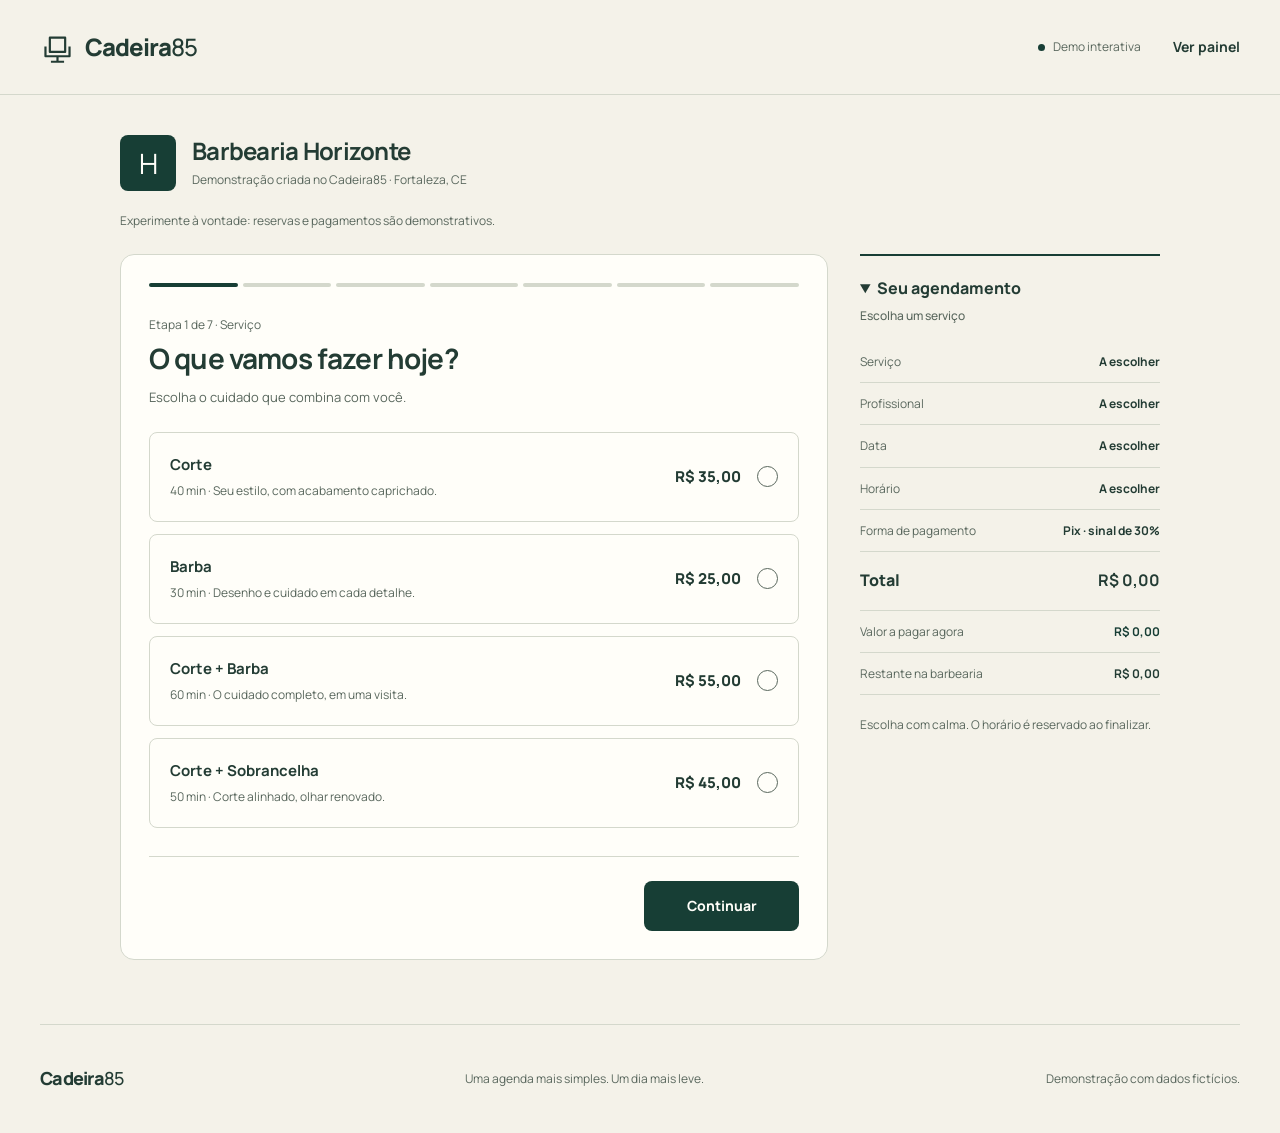
==== commit 9e07667e: "WIP: progresso parcial do redesign Cadeira85" ====
--- a/agendar.html
+++ b/agendar.html
@@ -1,20 +1,24 @@
-<!doctype html><html lang="pt-BR"><head><meta charset="utf-8"><meta name="viewport" content="width=device-width,initial-scale=1"><meta name="theme-color" content="#0b0d10"><title>Agendar — Barbearia Prime</title><link rel="stylesheet" href="styles.css"></head><body>
-<div class="demo-banner">Demonstração interativa — pagamentos e reservas são simulados. Não use dados bancários reais.</div>
-<nav class="topbar container"><a class="brand" href="index.html"><span class="brand-mark">BP</span><span>Barbearia Prime</span></a><div class="nav-actions"><a class="btn btn-secondary" href="painel.html">Painel da barbearia</a></div></nav>
-<header class="page-head container"><span class="eyebrow">AGENDAMENTO ONLINE</span><h1>Escolha seu horário</h1><p>Av. Exemplo, 120 — Fortaleza, CE • Seg–Sáb, 09:00–20:00</p></header>
-<main class="container booking-layout"><section class="panel">
-<div class="booking-step"><div class="step-title"><b>1</b><h2>Serviço</h2></div><div class="choice-grid" id="serviceGrid"></div></div>
-<div class="booking-step"><div class="step-title"><b>2</b><h2>Profissional</h2></div><div class="barber-grid" id="barberGrid"></div></div>
-<div class="booking-step"><div class="step-title"><b>3</b><h2>Data</h2></div><div class="date-grid" id="dateGrid"></div></div>
-<div class="booking-step"><div class="step-title"><b>4</b><h2>Horário</h2></div><div class="time-grid" id="timeGrid"></div></div>
-<div class="booking-step"><div class="step-title"><b>5</b><h2>Seus dados</h2></div><div class="input-grid"><div class="field"><label for="customerName">Nome</label><input id="customerName" placeholder="Ex.: João Pedro" autocomplete="name"></div><div class="field"><label for="customerPhone">WhatsApp</label><input id="customerPhone" placeholder="(85) 99999-9999" inputmode="tel" autocomplete="tel"></div></div></div>
-<div class="booking-step"><div class="step-title"><b>6</b><h2>Forma de pagamento</h2></div><div class="payment-grid"><button class="payment-choice selected" data-payment="pix"><span class="payment-tag">RECOMENDADO</span><strong>Pix</strong><small>Sinal de 30% para reservar</small></button><button class="payment-choice" data-payment="card"><strong>Cartão</strong><small>Pagamento total online</small></button><button class="payment-choice" data-payment="local"><strong>No local</strong><small>Pague após o atendimento</small></button></div><p class="safe-note">Na demo, nenhum pagamento é processado. O Pix, cartão e aprovação existem apenas para demonstrar o fluxo comercial.</p></div>
-</section>
-<aside class="summary"><span class="eyebrow">RESUMO</span><h2>Seu agendamento</h2><div class="summary-row"><span>Serviço</span><strong id="sumService">—</strong></div><div class="summary-row"><span>Profissional</span><strong id="sumBarber">—</strong></div><div class="summary-row"><span>Data</span><strong id="sumDate">—</strong></div><div class="summary-row"><span>Horário</span><strong id="sumTime">—</strong></div><div class="summary-row"><span>Pagamento</span><strong id="sumPayment">Pix • sinal de 30%</strong></div><div class="summary-row summary-total"><span>Total</span><strong id="sumPrice">R$ 0,00</strong></div><div class="summary-paynow" id="payNowBox" hidden><div class="summary-row" style="border:0;padding:0"><span>Pagar agora</span><strong id="sumPayNow">R$ 0,00</strong></div></div><button id="confirmBtn" class="btn btn-primary" style="width:100%;margin-top:16px" disabled>Continuar</button><p class="summary-note">Uma versão comercial poderia exigir um sinal para reduzir faltas e confirmar o horário automaticamente após o pagamento.</p></aside></main>
-
-<div id="paymentModal" class="modal-backdrop" hidden><div class="modal"><div class="payment-modal-head"><div><span class="eyebrow">CHECKOUT DEMONSTRATIVO</span><h2 id="paymentTitle">Pagamento</h2></div><div class="payment-amount" id="paymentAmount">R$ 0,00</div></div>
-<div id="pixArea"><p>Escaneie o QR fictício ou use o código demonstrativo abaixo.</p><div class="fake-qr" id="fakeQr" aria-label="QR Code fictício"></div><div class="pix-code" id="pixCode">00020126-DEMO-CADEIRA85-PIX-NAO-VALIDO-52040000</div><button class="btn btn-secondary" id="copyPix" style="width:100%;margin-top:9px">Copiar código</button></div>
-<div id="cardArea" hidden><p class="safe-note"><strong>Não use cartão real.</strong> Digite qualquer número fictício com pelo menos 12 dígitos. Nenhum dado é transmitido ou armazenado.</p><div class="card-grid"><div class="field full"><label>Número do cartão</label><input id="cardNumber" inputmode="numeric" placeholder="4242 4242 4242 4242" autocomplete="off"></div><div class="field"><label>Validade</label><input placeholder="12/30" autocomplete="off"></div><div class="field"><label>CVV</label><input placeholder="123" inputmode="numeric" autocomplete="off"></div><div class="field full"><label>Nome fictício</label><input placeholder="CLIENTE DEMO" autocomplete="off"></div></div></div>
-<div class="modal-actions"><button class="btn btn-primary" id="payDemoBtn">Simular pagamento aprovado</button><button class="btn btn-secondary" id="closePayment">Voltar</button></div></div></div>
-<div id="modal" class="modal-backdrop" hidden><div class="modal"><div class="success-icon">✓</div><h2>Agendamento criado</h2><p id="modalText"></p><div class="modal-actions"><a class="btn btn-primary" href="painel.html">Ver no painel da barbearia</a><button class="btn btn-secondary" id="closeModal">Fechar</button></div></div></div>
-<script src="config.js"></script><script src="booking.js"></script></body></html>
+<!doctype html>
+<html lang="pt-BR">
+<head>
+  <meta charset="utf-8">
+  <meta name="viewport" content="width=device-width, initial-scale=1">
+  <meta name="theme-color" content="#173e35">
+  <meta name="description" content="Cadeira85: agendamento e gestão para barbearias. Teste a demonstração interativa, sem cadastro e sem cobranças.">
+  <title>Agende seu horário — Cadeira85</title>
+  <link rel="icon" href="assets/favicon.svg" type="image/svg+xml">
+  <link rel="preload" href="assets/fonts/manrope.ttf" as="font" type="font/ttf" crossorigin>
+  <link rel="stylesheet" href="styles.css">
+</head>
+<body><a class="skip-link" href="#main">Pular para o conteúdo</a><header class="site-header"><nav class="container nav" aria-label="Navegação principal"><a class="brand" href="index.html" aria-label="Cadeira85, início"><svg class="brand-mark" viewBox="0 0 32 32" fill="none" aria-hidden="true"><path d="M9 7h14v13H9zM5 15v9h22v-9M16 24v5M10 29h12" stroke="currentColor" stroke-width="2" stroke-linejoin="round"/></svg>Cadeira<span>85</span></a><div class="nav-end"><span class="demo-label">Demo interativa</span><a class="text-link" href="painel.html">Ver painel</a></div></nav></header><main id="main" class="container booking-main">
+<div class="shop-heading"><div class="shop-avatar" aria-hidden="true">H</div><div><h1 data-business>Barbearia Horizonte</h1><p>Demonstração criada no Cadeira85 · Fortaleza, CE</p></div></div>
+<p class="demo-note">Experimente à vontade: reservas e pagamentos são demonstrativos.</p><p id="globalError" class="notice error" role="alert" hidden></p><noscript><p class="notice">Ative o JavaScript para usar a demonstração interativa.</p></noscript>
+<div id="bookingExperience" class="booking-layout"><section class="booking-sheet" aria-label="Etapas do agendamento">
+  <ol id="progress" class="progress" aria-label="Progresso do agendamento"></ol>
+  <div class="step-heading"><p id="stepCount" class="step-count"></p><h2 id="stepTitle" tabindex="-1"></h2><p id="stepDescription"></p></div>
+  <div id="stepContent"></div>
+  <p id="stepError" class="notice error" role="alert" hidden></p>
+  <div class="step-actions"><button id="backBtn" class="btn secondary">Voltar</button><button id="nextBtn" class="btn primary">Continuar</button></div>
+</section><aside class="booking-summary"><details id="summaryDetails"><summary>Seu agendamento <span id="summaryCompact">Escolha um serviço</span></summary><div id="summaryContent"></div></details><p class="summary-help">Escolha com calma. O horário é reservado ao finalizar.</p></aside></div>
+<section id="confirmation" class="confirmation" hidden aria-labelledby="successTitle"></section>
+</main><footer class="container footer"><a class="brand" href="index.html">Cadeira<span>85</span></a><span>Uma agenda mais simples. Um dia mais leve.</span><small>Demonstração com dados fictícios.</small></footer><div id="toast" class="toast" role="status" hidden></div><script type="module" src="booking.js"></script></body></html>
--- a/styles.css
+++ b/styles.css
@@ -1,15 +1,1347 @@
-:root{
-  --bg:#0b0d10;--bg2:#11151a;--card:#151a20;--card2:#1b222a;--text:#f5f7f9;--muted:#9ca8b5;
-  --line:#29323c;--accent:#f3b33d;--accent2:#ffd37c;--success:#50c878;--danger:#ef6a6a;--info:#67b7ff;
-  --shadow:0 20px 60px rgba(0,0,0,.35);--radius:20px
+@font-face {
+  font-family:Manrope;
+  src:url('assets/fonts/manrope.ttf') format('truetype');
+  font-weight:200 800;
+  font-display:swap}
+
+:root {
+  --paper:#f4f2e9;
+  --surface:#fffef9;
+  --ink:#233c34;
+  --muted:#59675d;
+  --green:#173e35;
+  --green-hover:#265448;
+  --soft-green:#e2eade;
+  --line:#d4d8cc;
+  --lime:#dceba5;
+  --rust:#8e472a;
+  --warning-bg:#f8e9cd;
+  --danger:#a13030;
+  --danger-bg:#fbe9e5;
+  --white:#fffef9;
+  --radius:14px;
+  --small-radius:8px;
+  --shadow:0 18px 50px #173e3515;
+  --space-1:4px;
+  --space-2:8px;
+  --space-3:12px;
+  --space-4:16px;
+  --space-5:24px;
+  --space-6:32px;
+  --space-7:48px;
+  --space-8:64px;
+  --space-9:96px;
+  --font-body:Manrope,sans-serif;
+  --font-small:.75rem;
+  --font-body-size:1rem;
+  --ease:cubic-bezier(.16,1,.3,1);
+  color-scheme:light}
+
+* {
+  box-sizing:border-box}
+body {
+  margin:0;
+  background:var(--paper);
+  color:var(--ink);
+  font-family:var(--font-body);
+  font-size:var(--space-4);
+  line-height:1.6;
+  -webkit-font-smoothing:antialiased}
+button,input,select {
+  font:inherit}
+button,a,input,select,summary {
+  -webkit-tap-highlight-color:transparent}
+button,a {
+  touch-action:manipulation}
+a {
+  color:inherit;
+  text-decoration:none}
+button {
+  color:inherit}
+button:not(:disabled),summary {
+  cursor:pointer}
+button:disabled {
+  cursor:not-allowed}
+button {
+  border:0}
+h1,h2,h3,p {
+  margin:0}
+h1,h2,h3 {
+  line-height:1.16;
+  letter-spacing:-.03em;
+  text-wrap:balance}
+h1 {
+  font-size:2.25rem}
+h2 {
+  font-size:1.5rem}
+h3 {
+  font-size:1rem}
+p {
+  max-width:70ch}
+svg {
+  display:block;
+  width:var(--space-5);
+  height:var(--space-5);
+  flex-shrink:0}
+::selection {
+  background:var(--green);
+  color:var(--white)}
+:focus-visible {
+  outline:3px solid var(--rust);
+  outline-offset:4px}
+input {
+  caret-color:var(--green)}
+html {
+  scrollbar-color:var(--muted) var(--paper);
+  scroll-padding-top:var(--space-5)}
+a {
+  text-underline-offset:5px}
+[hidden] {
+  display:none!important}
+.container {
+  width:min(1200px,calc(100% - var(--space-8)));
+  margin-inline:auto}
+.site-header {
+  border-bottom:1px solid var(--line)}
+.nav {
+  display:flex;
+  align-items:center;
+  justify-content:space-between;
+  gap:20px;
+  min-height:94px}
+.brand {
+  display:inline-flex;
+  min-height:44px;
+  align-items:center;
+  font-size:1.5rem;
+  font-weight:800;
+  letter-spacing:-.04em;
+  white-space:nowrap}
+.brand>span {
+  font-weight:500}
+.brand-mark {
+  width:35px;
+  height:35px;
+  margin-right:10px}
+.nav-end {
+  display:flex;
+  align-items:center;
+  gap:var(--space-6)}
+.demo-label {
+  font-size:var(--font-small);
+  color:var(--muted);
+  display:flex;
+  gap:var(--space-2);
+  align-items:center}
+.demo-label:before,.live-dot {
+  content:'';
+  width:7px;
+  height:7px;
+  border-radius:50%;
+  background:var(--green);
+  flex-shrink:0}
+.text-link {
+  display:inline-flex;
+  gap:var(--space-3);
+  align-items:center;
+  min-height:44px;
+  background:transparent;
+  padding:0;
+  font-weight:700;
+  font-size:.875rem}
+.text-link:hover {
+  text-decoration:underline}
+.btn {
+  display:inline-flex;
+  align-items:center;
+  justify-content:center;
+  gap:20px;
+  min-height:50px;
+  padding:13px 21px;
+  border-radius:var(--small-radius);
+  font-size:.875rem;
+  font-weight:750;
+  line-height:1.5;
+  text-align:center;
+  transition:background-color .18s var(--ease),transform .18s var(--ease)}
+.btn:active {
+  transform:translateY(1px)}
+.primary {
+  background:var(--green);
+  color:var(--white)}
+.primary:hover {
+  background:var(--green-hover)}
+.secondary {
+  background:transparent;
+  border:1px solid var(--line)}
+.secondary:hover {
+  background:var(--soft-green)}
+.danger {
+  background:var(--danger);
+  color:var(--white)}
+.btn:disabled {
+  background:var(--line);
+  color:var(--muted)}
+.skip-link {
+  clip-path:inset(50%);
+  width:1px;
+  height:1px;
+  overflow:hidden;
+  position:fixed;
+  left:var(--space-4);
+  top:-80px;
+  z-index:100;
+  background:var(--white);
+  padding:var(--space-3)}
+.skip-link:focus {
+  clip-path:none;
+  width:auto;
+  height:auto;
+  overflow:visible;
+  top:var(--space-3)}
+.fine-print,.demo-note {
+  font-size:var(--font-small);
+  color:var(--muted)}
+.notice {
+  padding:var(--space-4);
+  background:var(--soft-green);
+  border-radius:var(--small-radius);
+  font-size:.875rem;
+  line-height:1.6;
+  margin-block:var(--space-4);
+  overflow-wrap:anywhere}
+.notice.error {
+  background:var(--danger-bg);
+  color:var(--danger)}
+.footer {
+  display:flex;
+  align-items:center;
+  justify-content:space-between;
+  gap:var(--space-5);
+  border-top:1px solid var(--line);
+  padding-block:var(--space-6);
+  color:var(--muted);
+  font-size:var(--font-small)}
+.footer .brand {
+  font-size:1.125rem;
+  color:var(--ink)}
+.footer small {
+  font-size:inherit}
+.toast {
+  position:fixed;
+  bottom:var(--space-5);
+  left:50%;
+  transform:translateX(-50%);
+  max-width:calc(100% - var(--space-6));
+  width:max-content;
+  background:var(--green);
+  color:var(--white);
+  padding:14px 22px;
+  border-radius:var(--small-radius);
+  box-shadow:var(--shadow);
+  z-index:100;
+  font-size:.875rem}
+
+/* Landing: the agenda is the demonstration, not decorative imagery. */
+.hero {
+  display:grid;
+  grid-template-columns:1.1fr 1fr;
+  align-items:center;
+  gap:var(--space-8);
+  padding-block:88px var(--space-9)}
+.hero h1 {
+  font-size:clamp(2.75rem,4.7vw,4.5rem);
+  line-height:1.08;
+  font-weight:650;
+  letter-spacing:-.04em}
+.hero h1 span {
+  color:var(--green)}
+.hero-copy>p {
+  font-size:1rem;
+  max-width:45ch;
+  margin-top:var(--space-5);
+  color:var(--muted)}
+.hero-actions {
+  display:flex;
+  align-items:flex-start;
+  flex-direction:column;
+  gap:var(--space-3);
+  margin-top:var(--space-6)}
+.hero-actions .primary {
+  min-width:238px;
+  justify-content:space-between;
+  min-height:56px}
+.hero-copy>.fine-print {
+  font-size:var(--font-small);
+  margin-top:20px}
+.agenda-preview {
+  background:var(--surface);
+  border-radius:var(--radius);
+  box-shadow:var(--shadow);
+  overflow:hidden}
+.preview-heading {
+  padding:28px;
+  background:var(--green);
+  color:var(--white);
+  display:flex;
+  justify-content:space-between;
+  align-items:center;
+  gap:var(--space-4)}
+.preview-heading h2 {
+  font-size:1.375rem}
+.preview-heading p {
+  font-size:var(--font-small);
+  color:#d5e2d7;
+  margin-top:var(--space-2)}
+.preview-heading .live-dot {
+  background:var(--lime)}
+.preview-date {
+  display:flex;
+  justify-content:space-between;
+  gap:var(--space-4);
+  padding:23px 28px var(--space-3);
+  font-size:var(--font-small)}
+.preview-date span {
+  color:var(--muted)}
+.preview-empty {
+  padding:20px 28px;
+  font-size:.875rem}
+.preview-entry {
+  margin:0 28px;
+  display:grid;
+  grid-template-columns:44px 1fr auto;
+  gap:var(--space-4);
+  align-items:center;
+  padding:20px 0;
+  border-bottom:1px solid var(--line);
+  font-size:.8125rem}
+.preview-entry time {
+  font-variant-numeric:tabular-nums;
+  font-weight:700}
+.preview-entry div>span {
+  display:block;
+  color:var(--muted);
+  font-size:var(--font-small);
+  margin-top:4px}
+.preview-available {
+  padding:var(--space-5) 28px}
+.preview-available strong {
+  font-size:.875rem}
+.preview-available p {
+  font-size:var(--font-small);
+  color:var(--muted);
+  margin-top:4px}
+.preview-slots {
+  display:flex;
+  gap:var(--space-2);
+  margin-top:var(--space-4)}
+.preview-slots a {
+  min-height:44px;
+  display:grid;
+  place-items:center;
+  flex:1;
+  border:1px solid var(--green);
+  border-radius:var(--small-radius);
+  font-size:.875rem;
+  font-weight:700}
+.preview-slots a:hover {
+  background:var(--green);
+  color:var(--white)}
+.preview-footer {
+  padding:var(--space-4) 28px;
+  display:flex;
+  align-items:center;
+  gap:10px;
+  background:var(--soft-green);
+  font-size:var(--font-small)}
+.preview-footer svg {
+  width:18px;
+  height:18px}
+.benefits {
+  border-top:1px solid var(--line);
+  display:grid;
+  grid-template-columns:1fr 1.1fr;
+  gap:var(--space-9);
+  padding-block:var(--space-8) 80px}
+.benefits h2 {
+  font-size:2.5rem}
+.benefits-intro p {
+  margin-top:20px;
+  color:var(--muted)}
+.benefit-list {
+  margin:0;
+  display:grid;
+  grid-template-columns:1fr 1fr;
+  gap:var(--space-6)}
+.benefit-list dt {
+  font-weight:800;
+  margin-bottom:var(--space-2);
+  font-size:.9375rem}
+.benefit-list dd {
+  margin:0;
+  font-size:.875rem;
+  color:var(--muted);
+  line-height:1.8}
+.commercial {
+  background:var(--soft-green);
+  padding:var(--space-7);
+  display:grid;
+  grid-template-columns:1fr 1fr;
+  gap:var(--space-8);
+  align-items:center;
+  margin-bottom:80px;
+  border-radius:var(--radius)}
+.commercial h2 {
+  font-size:2.5rem}
+.commercial p {
+  font-size:.875rem;
+  margin-top:18px;
+  color:var(--muted)}
+.commercial-action>.btn {
+  width:100%;
+  gap:var(--space-3)}
+.commercial-action>p {
+  font-size:var(--font-small);
+  text-align:center}
+
+/* Shared scheduling primitives */
+.badge {
+  display:inline-flex;
+  align-items:center;
+  gap:5px;
+  width:fit-content;
+  border-radius:5px;
+  padding:4px var(--space-2);
+  line-height:1.5;
+  font-size:var(--font-small);
+  font-weight:700;
+  white-space:nowrap}
+.confirmed,.signal_paid,.paid {
+  background:var(--soft-green);
+  color:var(--green)}
+.pending {
+  background:var(--warning-bg);
+  color:#794610}
+.cancelled {
+  background:var(--danger-bg);
+  color:var(--danger)}
+.completed,.local {
+  background:#eaece5;
+  color:#4b594d}
+.field {
+  display:grid;
+  gap:var(--space-2)}
+.field label {
+  font-size:.8125rem;
+  font-weight:750}
+.field input,.field select,select {
+  width:100%;
+  min-height:50px;
+  padding:var(--space-3) 14px;
+  border:1px solid var(--line);
+  border-radius:var(--small-radius);
+  background:var(--surface);
+  color:var(--ink);
+  min-width:0}
+.field input::placeholder {
+  color:var(--muted)}
+.field small {
+  font-size:var(--font-small);
+  color:var(--muted)}
+.field input[aria-invalid=true] {
+  border-color:var(--danger)}
+.field-error {
+  color:var(--danger)!important}
+.form-fields {
+  display:grid;
+  gap:var(--space-5)}
+.choice-list {
+  display:grid;
+  gap:var(--space-3)}
+.choice {
+  position:relative;
+  display:flex;
+  align-items:center;
+  gap:var(--space-4);
+  text-align:left;
+  padding:20px;
+  border:1px solid var(--line);
+  border-radius:var(--small-radius);
+  background:var(--surface);
+  width:100%;
+  min-height:90px;
+  transition:background-color .18s var(--ease),border-color .18s var(--ease)}
+.choice:hover {
+  background:var(--paper);
+  border-color:var(--muted)}
+.choice[aria-pressed=true] {
+  border-color:var(--green);
+  background:var(--soft-green)}
+.choice:after {
+  content:'';
+  width:19px;
+  height:19px;
+  border:1px solid var(--muted);
+  border-radius:50%;
+  margin-left:auto;
+  flex-shrink:0}
+.choice[aria-pressed=true]:after {
+  border:6px solid var(--green);
+  background:var(--white)}
+.choice-main {
+  display:block;
+  flex:1;
+  min-width:0}
+.choice strong {
+  font-size:.9375rem;
+  display:block}
+.choice small {
+  font-size:var(--font-small);
+  color:var(--muted);
+  display:block;
+  margin-top:4px}
+.choice .price {
+  font-size:.9375rem;
+  font-weight:800;
+  white-space:nowrap}
+.avatar {
+  width:var(--space-7);
+  height:var(--space-7);
+  border-radius:50%;
+  background:var(--soft-green);
+  color:var(--green);
+  display:grid;
+  place-items:center;
+  font-size:.8125rem;
+  font-weight:800;
+  flex-shrink:0}
+.choice:nth-child(2) .avatar {
+  background:#eee2d1;
+  color:#73512f}
+.choice:nth-child(3) .avatar {
+  background:#e3e6ed;
+  color:#47576d}
+.availability {
+  color:var(--green)!important}
+.booking-main {
+  max-width:1040px;
+  padding-block:40px var(--space-8)}
+.shop-heading {
+  display:flex;
+  align-items:center;
+  gap:var(--space-4)}
+.shop-avatar {
+  height:56px;
+  width:56px;
+  display:grid;
+  place-items:center;
+  background:var(--green);
+  color:var(--white);
+  font-size:1.75rem;
+  border-radius:var(--small-radius);
+  flex-shrink:0}
+.shop-heading h1 {
+  font-size:1.5rem}
+.shop-heading p {
+  font-size:var(--font-small);
+  color:var(--muted);
+  margin-top:5px}
+.booking-main>.demo-note {
+  margin-top:20px}
+.booking-layout {
+  display:grid;
+  grid-template-columns:minmax(0,1fr) 300px;
+  gap:var(--space-6);
+  align-items:start;
+  margin-top:var(--space-5)}
+.booking-sheet {
+  background:var(--surface);
+  border:1px solid var(--line);
+  border-radius:var(--radius);
+  padding:28px}
+.progress {
+  list-style:none;
+  padding:0;
+  margin:0;
+  display:flex;
+  gap:5px}
+.progress li {
+  flex:1;
+  height:4px;
+  background:var(--line);
+  border-radius:2px}
+.progress li.current,.progress li.done {
+  background:var(--green)}
+.step-heading {
+  margin-block:28px var(--space-5)}
+.step-count {
+  font-size:var(--font-small);
+  color:var(--muted);
+  margin-bottom:var(--space-2)}
+.step-heading h2 {
+  font-size:1.75rem}
+.step-heading>p:last-child {
+  font-size:.8125rem;
+  color:var(--muted);
+  margin-top:var(--space-3)}
+.step-actions {
+  display:flex;
+  justify-content:space-between;
+  gap:var(--space-4);
+  margin-top:28px;
+  padding-top:var(--space-5);
+  border-top:1px solid var(--line)}
+.step-actions .primary {
+  margin-left:auto;
+  min-width:155px}
+.booking-summary {
+  position:sticky;
+  top:var(--space-5);
+  border-top:2px solid var(--green);
+  padding-top:20px}
+.booking-summary summary {
+  font-size:1rem;
+  font-weight:750;
+  list-style-position:inside;
+  min-height:44px}
+.booking-summary summary>span {
+  display:block;
+  font-size:var(--font-small);
+  color:var(--muted);
+  font-weight:500;
+  margin-top:4px}
+.summary-help {
+  font-size:var(--font-small);
+  color:var(--muted);
+  margin-top:20px}
+.summary-rows {
+  margin:var(--space-4) 0 0}
+.summary-rows>div {
+  display:flex;
+  justify-content:space-between;
+  gap:20px;
+  padding-block:11px;
+  border-bottom:1px solid var(--line);
+  font-size:var(--font-small)}
+.summary-rows dt {
+  color:var(--muted);
+  flex-shrink:0}
+.summary-rows dd {
+  margin:0;
+  text-align:right;
+  font-weight:700;
+  overflow-wrap:anywhere}
+.summary-rows .total {
+  font-size:1rem;
+  padding-block:var(--space-4)}
+.summary-rows .total dt {
+  color:var(--ink);
+  font-weight:800}
+.summary-rows .pay-now {
+  color:var(--green)}
+.date-grid {
+  display:grid;
+  grid-template-columns:repeat(4,1fr);
+  gap:10px}
+.date-choice,.time-choice {
+  border:1px solid var(--line);
+  background:var(--surface);
+  border-radius:var(--small-radius);
+  min-height:54px;
+  padding:10px 5px;
+  font-size:.8125rem;
+  text-align:center}
+.date-choice strong {
+  display:block;
+  font-size:1.125rem}
+.date-choice span,.date-choice small {
+  display:block;
+  font-size:var(--font-small)}
+.date-choice[aria-pressed=true],.time-choice[aria-pressed=true] {
+  background:var(--green);
+  color:var(--white);
+  border-color:var(--green)}
+.date-choice:hover:not(:disabled),.time-choice:hover:not(:disabled) {
+  border-color:var(--green)}
+.date-choice:disabled,.time-choice:disabled {
+  background:#eceee6;
+  color:#70776c;
+  border-style:dashed}
+.date-choice:disabled strong,.time-choice:disabled>span {
+  text-decoration:line-through}
+.time-choice small {
+  display:block;
+  font-size:var(--font-small)}
+.time-grid {
+  display:grid;
+  grid-template-columns:repeat(4,1fr);
+  gap:10px}
+.date-context {
+  font-size:.875rem;
+  font-weight:700;
+  margin-bottom:var(--space-4)}
+.payment-info {
+  margin-top:20px}
+.payment-info h3 {
+  font-size:1rem}
+.payment-info>p {
+  font-size:.8125rem;
+  margin-top:var(--space-2);
+  color:var(--muted)}
+.payment-amount {
+  display:block;
+  font-size:2rem;
+  font-weight:800;
+  margin-block:var(--space-3)}
+.qr-demo {
+  display:grid;
+  grid-template-columns:repeat(15,1fr);
+  gap:2px;
+  padding:14px;
+  width:150px;
+  height:150px;
+  position:relative;
+  background:var(--white);
+  margin:20px auto;
+  border:1px solid var(--line)}
+.qr-demo i {
+  background:var(--green)}
+.qr-demo i:nth-child(3n),.qr-demo i:nth-child(7n) {
+  background:var(--white)}
+.qr-demo:after {
+  content:'DEMO';
+  position:absolute;
+  inset:55px var(--space-3) auto;
+  padding:5px;
+  background:var(--white);
+  color:var(--green);
+  text-align:center;
+  font-weight:800;
+  letter-spacing:.12em;
+  font-size:var(--font-small)}
+.pix-code {
+  overflow-wrap:anywhere;
+  padding:var(--space-3);
+  background:var(--paper);
+  font-size:var(--font-small);
+  margin-bottom:var(--space-3)}
+.payment-info .btn {
+  width:100%}
+.demo-card {
+  background:var(--green);
+  color:var(--white);
+  border-radius:var(--radius);
+  padding:var(--space-5);
+  margin:20px 0}
+.demo-card strong {
+  font-size:1rem;
+  display:block;
+  margin-top:var(--space-5)}
+.demo-card small {
+  display:block;
+  font-size:var(--font-small);
+  color:#d5e2d7}
+.demo-card>span {
+  font-size:var(--font-small);
+  letter-spacing:.05em}
+.confirmation {
+  width:min(620px,100%);
+  margin:var(--space-6) auto 0;
+  background:var(--surface);
+  border:1px solid var(--line);
+  border-radius:var(--radius);
+  padding:40px}
+.success-icon {
+  width:56px;
+  height:56px;
+  display:grid;
+  place-items:center;
+  background:var(--soft-green);
+  color:var(--green);
+  border-radius:50%;
+  margin-bottom:var(--space-5)}
+.success-icon svg {
+  width:28px;
+  height:28px}
+.confirmation h2 {
+  font-size:2.25rem}
+.confirmation>p {
+  font-size:.9375rem;
+  margin-top:var(--space-4)}
+.confirmation .actions {
+  display:grid;
+  gap:var(--space-3);
+  margin-top:28px}
+.confirmation .summary-rows>div {
+  font-size:.8125rem}
+.confirmation .success-note {
+  color:var(--green);
+  font-weight:700}
+.receipt-status {
+  display:flex;
+  gap:var(--space-2);
+  margin-top:20px}
+
+/* Owner's agenda: responsive appointment rows, never a sideways table. */
+.dashboard-main {
+  padding-block:40px var(--space-8)}
+.dashboard-heading {
+  display:flex;
+  justify-content:space-between;
+  align-items:center;
+  gap:var(--space-6)}
+.shop-name {
+  font-size:.875rem;
+  margin-top:var(--space-4);
+  font-weight:700}
+.dashboard-heading h1 {
+  font-size:2.25rem}
+.dashboard-heading #todayLabel {
+  font-size:.875rem;
+  color:var(--muted);
+  margin-top:var(--space-4)}
+.dashboard-main>.demo-note {
+  margin-top:28px}
+.metrics {
+  display:grid;
+  grid-template-columns:repeat(4,1fr);
+  border-block:1px solid var(--line);
+  margin-block:var(--space-5) 40px;
+  padding-block:28px}
+.metrics article {
+  padding-inline:var(--space-5);
+  border-left:1px solid var(--line)}
+.metrics article:first-child {
+  padding-left:0;
+  border-left:0}
+.metrics h2 {
+  font-size:.8125rem;
+  letter-spacing:0;
+  font-weight:650}
+.metrics strong {
+  display:block;
+  font-size:2rem;
+  line-height:1.3;
+  margin-block:var(--space-3) 6px;
+  font-variant-numeric:tabular-nums;
+  letter-spacing:-.03em}
+.metrics p {
+  font-size:var(--font-small);
+  color:var(--muted)}
+.dashboard-layout {
+  display:grid;
+  grid-template-columns:minmax(0,1fr) 240px;
+  grid-template-rows:auto 1fr;
+  gap:var(--space-5) 40px}
+.schedule {
+  grid-column:1;
+  grid-row:1/3}
+.dashboard-layout>.attention {
+  grid-column:2;
+  grid-row:1}
+.day-aside {
+  grid-column:2;
+  grid-row:2}
+.schedule-heading {
+  display:flex;
+  justify-content:space-between;
+  align-items:center;
+  gap:var(--space-4)}
+.schedule-heading>span {
+  font-size:var(--font-small);
+  color:var(--muted)}
+.filters {
+  display:grid;
+  grid-template-columns:1.2fr 1fr 1fr;
+  gap:var(--space-3);
+  margin-block:var(--space-5)}
+.filters select {
+  font-size:var(--font-small);
+  padding-left:10px}
+.day-heading {
+  font-size:.8125rem;
+  padding:var(--space-3) var(--space-4);
+  background:var(--soft-green);
+  margin-top:var(--space-5);
+  letter-spacing:0;
+  border-radius:var(--small-radius)}
+.appointment {
+  padding:var(--space-5) 0;
+  border-bottom:1px solid var(--line);
+  display:grid;
+  grid-template-columns:58px 1fr auto;
+  gap:var(--space-4);
+  align-items:start}
+.appointment-time {
+  font-size:1.125rem;
+  font-weight:800;
+  font-variant-numeric:tabular-nums;
+  line-height:1.4}
+.appointment-time small {
+  font-size:var(--font-small);
+  color:var(--muted);
+  display:block;
+  font-weight:500;
+  margin-top:6px}
+.appointment h3 {
+  font-size:.9375rem;
+  overflow-wrap:anywhere}
+.appointment-description {
+  font-size:.8125rem;
+  margin-top:7px;
+  color:var(--muted)}
+.appointment-phone {
+  font-size:var(--font-small);
+  color:var(--muted);
+  margin-top:4px}
+.appointment-badges {
+  display:flex;
+  flex-wrap:wrap;
+  gap:6px;
+  margin-top:var(--space-3)}
+.appointment-price {
+  font-size:1rem;
+  font-weight:800;
+  text-align:right;
+  white-space:nowrap}
+.appointment-price small {
+  display:block;
+  font-size:var(--font-small);
+  font-weight:500;
+  color:var(--muted)}
+.appointment-actions {
+  display:flex;
+  gap:var(--space-2);
+  flex-wrap:wrap;
+  grid-column:2/-1}
+.appointment-actions button {
+  font-size:var(--font-small);
+  padding:var(--space-2) 14px;
+  min-height:44px;
+  border-radius:var(--small-radius);
+  border:1px solid var(--line);
+  background:transparent}
+.appointment-actions button:hover {
+  background:var(--soft-green)}
+.appointment-actions button[data-action=cancelled] {
+  color:var(--danger)}
+.appointment.is-cancelled h3 {
+  text-decoration:line-through}
+.day-aside {
+  padding-top:4px}
+.attention {
+  background:var(--warning-bg);
+  padding:var(--space-5);
+  border-radius:var(--radius)}
+.attention h2,.owner-tip h2 {
+  font-size:1.125rem}
+.attention p,.owner-tip p {
+  font-size:.8125rem;
+  color:var(--muted);
+  margin-top:var(--space-3)}
+.attention .text-link,.owner-tip .text-link {
+  font-size:var(--font-small);
+  margin-top:var(--space-4)}
+.owner-tip {
+  padding-block:var(--space-6)}
+.reset-area {
+  display:flex;
+  justify-content:space-between;
+  align-items:center;
+  gap:var(--space-5);
+  margin-top:var(--space-7);
+  border-top:1px solid var(--line);
+  padding-top:28px}
+.reset-area strong {
+  font-size:.875rem}
+.reset-area p {
+  font-size:var(--font-small);
+  color:var(--muted);
+  margin-top:4px}
+.empty {
+  padding:var(--space-7) var(--space-5);
+  text-align:center;
+  border:1px dashed var(--line);
+  border-radius:var(--radius);
+  margin-top:var(--space-5)}
+.empty p {
+  font-size:.875rem;
+  color:var(--muted);
+  margin-top:var(--space-3)}
+.empty .text-link {
+  margin-top:var(--space-4)}
+dialog {
+  border:0;
+  border-radius:var(--radius);
+  background:var(--surface);
+  color:var(--ink);
+  padding:var(--space-6);
+  width:min(460px,calc(100% - var(--space-6)));
+  max-height:calc(100dvh - var(--space-6));
+  overflow:auto;
+  box-shadow:var(--shadow)}
+dialog::backdrop {
+  background:#132c26a6}
+dialog h2 {
+  font-size:1.5rem}
+dialog p {
+  margin-top:var(--space-4);
+  font-size:.875rem;
+  color:var(--muted)}
+dialog .actions {
+  display:flex;
+  justify-content:flex-end;
+  gap:var(--space-3);
+  margin-top:28px}
+
+@media(min-width:1500px) {
+  .hero {
+  gap:88px}
 }
-*{box-sizing:border-box}html{scroll-behavior:smooth}body{margin:0;background:var(--bg);color:var(--text);font-family:Inter,ui-sans-serif,system-ui,-apple-system,BlinkMacSystemFont,"Segoe UI",sans-serif;line-height:1.5}
-a{color:inherit;text-decoration:none}.container{width:min(1160px,calc(100% - 32px));margin:auto}.hero{min-height:720px;background:radial-gradient(circle at 78% 15%,rgba(243,179,61,.14),transparent 28%),linear-gradient(180deg,#0b0d10,#0c1014)}
-.topbar{height:76px;display:flex;align-items:center;justify-content:space-between}.brand{display:flex;gap:11px;align-items:center;font-weight:850;letter-spacing:-.02em}.brand-mark{display:grid;place-items:center;width:40px;height:40px;border-radius:12px;background:var(--accent);color:#141414;font-size:14px;box-shadow:0 9px 30px rgba(243,179,61,.25)}.nav-actions{display:flex;gap:10px;align-items:center}.btn{appearance:none;border:0;border-radius:12px;padding:12px 16px;font-weight:750;cursor:pointer;display:inline-flex;align-items:center;justify-content:center;gap:8px;transition:.2s transform,.2s background,.2s border-color;font-size:14px}.btn:hover{transform:translateY(-1px)}.btn-primary{background:var(--accent);color:#181510}.btn-primary:hover{background:var(--accent2)}.btn-secondary{background:#171c22;color:var(--text);border:1px solid var(--line)}.btn-ghost{background:transparent;color:var(--muted)}.btn-small{padding:9px 12px;font-size:13px}.btn-danger{background:rgba(239,106,106,.12);color:#ff9b9b;border:1px solid rgba(239,106,106,.25)}button:disabled{opacity:.45;cursor:not-allowed;transform:none!important}
-.hero-grid{display:grid;grid-template-columns:1.03fr .97fr;gap:70px;align-items:center;padding:76px 0 100px}.hero-copy h1{font-size:clamp(44px,6.6vw,78px);letter-spacing:-.055em;line-height:.98;margin:16px 0 24px;max-width:720px}.hero-copy>p{font-size:19px;color:var(--muted);max-width:650px}.eyebrow{font-size:11px;font-weight:900;letter-spacing:.15em;color:var(--accent)}.hero-ctas{display:flex;gap:12px;flex-wrap:wrap;margin:30px 0 24px}.microcopy{display:flex;gap:18px;color:var(--muted);font-size:13px;flex-wrap:wrap}.microcopy span:before{content:'✓';color:var(--success);margin-right:6px}
-.mock-window{background:#11161b;border:1px solid #27303a;border-radius:22px;box-shadow:var(--shadow);overflow:hidden;transform:rotate(1deg)}.window-head{height:46px;background:#171c22;border-bottom:1px solid var(--line);display:flex;align-items:center;gap:7px;padding:0 16px}.dot{width:9px;height:9px;border-radius:50%;background:#3b4652}.mock-body{padding:26px}.mock-kpis{display:grid;grid-template-columns:repeat(3,1fr);gap:10px;margin:14px 0 22px}.mock-kpi{padding:16px;background:#171d23;border:1px solid var(--line);border-radius:13px}.mock-kpi small,.mock-row small{display:block;color:var(--muted)}.mock-kpi strong{font-size:25px}.mock-list{display:grid;gap:10px}.mock-row{display:grid;grid-template-columns:58px 1fr auto;align-items:center;gap:12px;background:#151a20;padding:13px;border-radius:13px;border:1px solid #252e37}.pill,.status-badge{font-size:10px;font-weight:850;letter-spacing:.04em;padding:6px 8px;border-radius:999px;background:rgba(80,200,120,.12);color:#75df97;white-space:nowrap}.pill.pending,.status-badge.pending{background:rgba(243,179,61,.13);color:#ffd37c}.status-badge.cancelled{background:rgba(239,106,106,.12);color:#ff9a9a}.status-badge.payment{background:rgba(103,183,255,.12);color:#8dcbff}
-.section{padding:94px 0}.section.alt{background:#0f1317;border-top:1px solid #171e25;border-bottom:1px solid #171e25}.section-head{max-width:760px;margin-bottom:38px}.section-head h2,.page-head h1{font-size:clamp(34px,4vw,50px);letter-spacing:-.045em;line-height:1.05;margin:11px 0 14px}.section-head p,.page-head p{color:var(--muted);font-size:17px}.feature-grid,.steps{display:grid;grid-template-columns:repeat(3,1fr);gap:16px}.feature-card,.step-card,.panel,.summary,.admin-card,.kpi,.cta-panel{background:var(--card);border:1px solid var(--line);border-radius:var(--radius)}.feature-card,.step-card{padding:27px}.feature-card h3,.step-card h3{margin:12px 0 8px}.feature-card p,.step-card p{color:var(--muted);margin:0}.feature-icon{width:44px;height:44px;border-radius:12px;display:grid;place-items:center;background:rgba(243,179,61,.1);color:var(--accent);font-weight:900}.step-num{font-size:12px;color:var(--accent);font-weight:900}.step-card .btn{margin-top:18px}.cta-panel{padding:28px 30px;display:flex;align-items:center;justify-content:space-between;gap:20px}.cta-panel h2{margin:0 0 5px}.cta-panel p{color:var(--muted);margin:0}.footer{border-top:1px solid var(--line);padding:30px 0;color:var(--muted);font-size:13px}.footer-row{display:flex;justify-content:space-between;gap:30px}.footer strong{color:var(--text)}
-.demo-banner{padding:9px 14px;text-align:center;background:#2d230f;color:#f5cf7b;border-bottom:1px solid #5b471e;font-size:12px;font-weight:700}.page-head{padding:56px 0 28px}.booking-layout{display:grid;grid-template-columns:minmax(0,1fr) 355px;gap:22px;align-items:start;padding-bottom:80px}.panel{padding:8px 28px}.booking-step{padding:26px 0;border-bottom:1px solid var(--line)}.booking-step:last-child{border-bottom:0}.step-title{display:flex;align-items:center;gap:11px;margin-bottom:17px}.step-title b{width:29px;height:29px;border-radius:9px;background:rgba(243,179,61,.11);color:var(--accent);display:grid;place-items:center;font-size:13px}.step-title h2{font-size:20px;margin:0}.choice-grid{display:grid;grid-template-columns:repeat(2,1fr);gap:10px}.choice,.barber-choice,.date-choice,.time-choice,.payment-choice{border:1px solid var(--line);background:#11161b;color:var(--text);border-radius:14px;padding:14px;text-align:left;cursor:pointer;transition:.16s}.choice:hover,.barber-choice:hover,.date-choice:hover,.time-choice:hover,.payment-choice:hover{border-color:#465461}.choice.selected,.barber-choice.selected,.date-choice.selected,.time-choice.selected,.payment-choice.selected{border-color:var(--accent);box-shadow:0 0 0 2px rgba(243,179,61,.11);background:#1a1914}.choice strong,.payment-choice strong{display:block;margin-bottom:3px}.choice small,.payment-choice small{color:var(--muted)}.choice .price{display:block;color:var(--accent);font-weight:850;margin-top:6px}.barber-grid{display:grid;grid-template-columns:repeat(3,1fr);gap:10px}.barber-choice{text-align:center}.avatar{width:48px;height:48px;border-radius:50%;background:#222b34;margin:0 auto 9px;display:grid;place-items:center;font-weight:900;color:var(--accent)}.barber-choice small{color:var(--muted);display:block}.date-grid{display:grid;grid-template-columns:repeat(5,1fr);gap:8px}.date-choice{text-align:center;padding:12px 7px}.date-choice span{display:block;color:var(--muted);font-size:11px;text-transform:uppercase}.date-choice strong{display:block;font-size:18px}.time-grid{display:grid;grid-template-columns:repeat(4,1fr);gap:8px}.time-choice{text-align:center;padding:11px}.time-choice:disabled{opacity:.3;cursor:not-allowed}.input-grid{display:grid;grid-template-columns:1fr 1fr;gap:12px}.field label{font-size:12px;font-weight:800;display:block;margin-bottom:7px}.field input{width:100%;border:1px solid var(--line);background:#10151a;color:var(--text);border-radius:12px;padding:13px 14px;outline:none}.field input:focus{border-color:var(--accent)}.payment-grid{display:grid;grid-template-columns:repeat(3,1fr);gap:10px}.payment-choice{position:relative}.payment-tag{position:absolute;top:8px;right:8px;font-size:9px;border-radius:999px;padding:3px 6px;background:rgba(80,200,120,.13);color:#7dde9a;font-weight:850}.summary{position:sticky;top:18px;padding:24px}.summary h2{margin:8px 0 19px}.summary-row{display:flex;justify-content:space-between;gap:20px;padding:11px 0;border-bottom:1px solid var(--line);font-size:13px}.summary-row span{color:var(--muted)}.summary-row strong{text-align:right}.summary-total{font-size:16px;border-bottom:0;padding-top:16px}.summary-paynow{background:#10151a;border-radius:12px;padding:12px;margin-top:10px;border:1px solid var(--line)}.summary-paynow strong{color:var(--accent)}.summary-note{color:var(--muted);font-size:11px;line-height:1.45;margin-bottom:0}.modal-backdrop{position:fixed;inset:0;background:rgba(0,0,0,.72);display:grid;place-items:center;padding:20px;z-index:50}.modal-backdrop[hidden]{display:none}.modal{width:min(520px,100%);background:#151b21;border:1px solid var(--line);border-radius:22px;padding:28px;box-shadow:var(--shadow);max-height:90vh;overflow:auto}.modal h2{margin:10px 0 6px}.modal>p{color:var(--muted)}.success-icon{width:50px;height:50px;border-radius:50%;display:grid;place-items:center;background:rgba(80,200,120,.13);color:#76df98;font-size:25px;font-weight:900}.modal-actions{display:flex;gap:10px;margin-top:22px;flex-wrap:wrap}.payment-modal-head{display:flex;justify-content:space-between;gap:16px;align-items:start}.payment-amount{font-size:28px;font-weight:900;color:var(--accent)}.fake-qr{width:190px;height:190px;background:#fff;padding:12px;border-radius:12px;margin:20px auto;display:grid;grid-template-columns:repeat(15,1fr);gap:1px}.fake-qr i{background:#fff}.fake-qr i.on{background:#111}.pix-code{width:100%;white-space:nowrap;overflow:hidden;text-overflow:ellipsis;background:#10151a;border:1px solid var(--line);padding:12px;border-radius:10px;color:var(--muted);font-family:monospace}.safe-note{font-size:11px;color:var(--muted);border-left:3px solid var(--info);padding:8px 10px;background:rgba(103,183,255,.06);margin:14px 0}.card-grid{display:grid;grid-template-columns:1fr 1fr;gap:11px}.card-grid .full{grid-column:1/-1}
-.admin-shell{min-height:100vh;display:grid;grid-template-columns:230px 1fr}.sidebar{background:#101419;border-right:1px solid var(--line);padding:24px 18px;position:sticky;top:0;height:100vh}.side-nav{display:grid;gap:5px;margin-top:28px}.side-link{padding:11px 12px;border-radius:10px;color:var(--muted);font-size:13px}.side-link.active,.side-link:hover{background:#171d23;color:var(--text)}.admin-main{padding:28px;min-width:0}.admin-top{display:flex;justify-content:space-between;align-items:center;gap:20px;margin-bottom:24px}.admin-top h1{font-size:30px;margin:0}.admin-top p{color:var(--muted);margin:4px 0 0}.kpi-grid{display:grid;grid-template-columns:repeat(4,1fr);gap:12px;margin-bottom:18px}.kpi{padding:19px}.kpi span,.kpi small{display:block;color:var(--muted);font-size:12px}.kpi strong{font-size:27px;display:block;margin:5px 0}.admin-grid{display:grid;grid-template-columns:minmax(0,1.6fr) minmax(260px,.4fr);gap:16px}.admin-card{padding:21px;min-width:0}.card-head{display:flex;justify-content:space-between;gap:12px;align-items:center;margin-bottom:16px}.card-head h2{margin:4px 0 0;font-size:20px}.table-wrap{overflow-x:auto}table{border-collapse:collapse;width:100%;min-width:850px}th{text-align:left;color:var(--muted);font-size:10px;text-transform:uppercase;letter-spacing:.06em;padding:10px;border-bottom:1px solid var(--line)}td{padding:11px 10px;border-bottom:1px solid #222a32;font-size:12px}.action-row{display:flex;gap:6px}.icon-btn{border:1px solid var(--line);background:#11161b;color:var(--text);border-radius:8px;padding:7px 8px;cursor:pointer;font-size:11px}.timeline{display:grid;gap:9px}.timeline-item{display:grid;grid-template-columns:48px 1fr;gap:10px;align-items:start}.timeline-time{font-weight:850;color:var(--accent);font-size:12px}.timeline-body{border-left:2px solid #2a333d;padding-left:11px;padding-bottom:10px}.timeline-body strong{display:block;font-size:12px}.timeline-body small{color:var(--muted)}.empty{color:var(--muted);padding:24px 0;text-align:center}.toast{position:fixed;right:20px;bottom:20px;background:#202831;border:1px solid #36414c;color:#fff;padding:12px 15px;border-radius:12px;box-shadow:var(--shadow);font-size:13px}
-@media(max-width:950px){.hero-grid,.booking-layout,.admin-grid{grid-template-columns:1fr}.mock-window{transform:none}.summary{position:static}.kpi-grid{grid-template-columns:repeat(2,1fr)}.admin-shell{grid-template-columns:1fr}.sidebar{display:none}.admin-main{padding:18px}.admin-main .demo-banner{margin:-18px -18px 22px!important}.feature-grid,.steps{grid-template-columns:1fr}.hero{min-height:auto}.hero-grid{padding-top:40px}.payment-grid{grid-template-columns:1fr}}
-@media(max-width:650px){.container{width:min(100% - 22px,1160px)}.desktop-only{display:none}.topbar{height:68px}.brand span:last-child{display:none}.hero-grid{gap:35px;padding-bottom:60px}.hero-copy h1{font-size:44px}.mock-kpis{grid-template-columns:1fr}.mock-row{grid-template-columns:48px 1fr}.mock-row .pill{grid-column:2}.section{padding:64px 0}.booking-layout{padding-bottom:50px}.panel{padding:2px 15px}.choice-grid,.input-grid,.barber-grid{grid-template-columns:1fr 1fr}.date-grid{grid-template-columns:repeat(3,1fr)}.time-grid{grid-template-columns:repeat(3,1fr)}.summary{padding:19px}.admin-top{align-items:flex-start;flex-direction:column}.kpi-grid{grid-template-columns:1fr 1fr}.cta-panel,.footer-row{align-items:flex-start;flex-direction:column}.card-grid{grid-template-columns:1fr}.card-grid .full{grid-column:auto}}
+
+@media(max-width:1000px) {
+  .hero {
+  gap:var(--space-6);
+  padding-block:var(--space-8)}
+.hero h1 {
+  font-size:3.25rem}
+.preview-entry {
+  gap:10px;
+  margin-inline:20px}
+.preview-heading,.preview-available {
+  padding:var(--space-5) 20px}
+.preview-date {
+  padding-inline:20px}
+.preview-entry .badge {
+  font-size:var(--font-small)}
+.benefits {
+  gap:40px}
+.commercial {
+  gap:var(--space-6);
+  padding:var(--space-6)}
+.commercial h2,.benefits h2 {
+  font-size:2rem}
+.dashboard-layout {
+  grid-template-columns:1fr}
+.schedule,.dashboard-layout>.attention,.day-aside {
+  grid-column:auto;
+  grid-row:auto}
+.dashboard-layout>.attention {
+  display:flex;
+  flex-wrap:wrap;
+  align-items:center;
+  justify-content:space-between;
+  gap:var(--space-2) 20px}
+.dashboard-layout>.attention p {
+  margin-top:0}
+.dashboard-layout>.attention .text-link {
+  margin-top:0}
+.day-aside {
+  display:grid;
+  grid-template-columns:1fr 1fr;
+  gap:var(--space-5)}
+.owner-tip {
+  padding:var(--space-5) 0}
+.day-aside>.fine-print {
+  grid-column:1/-1}
+.booking-layout {
+  grid-template-columns:minmax(0,1fr) 250px;
+  gap:var(--space-5)}
+.booking-sheet {
+  padding:var(--space-5)}
+.choice {
+  padding:var(--space-4);
+  gap:var(--space-3)}
+.metrics strong {
+  font-size:1.625rem}
+.metrics article {
+  padding-inline:18px}
+}
+
+@media(max-width:760px) {
+  .container {
+  width:calc(100% - 40px)}
+.nav {
+  min-height:76px}
+.brand {
+  font-size:1.25rem}
+.brand-mark {
+  width:28px;
+  height:28px;
+  margin-right:7px}
+.nav-end {
+  gap:var(--space-4)}
+.nav-end .demo-label {
+  display:none}
+.nav-end .text-link {
+  font-size:var(--font-small)}
+.hero {
+  grid-template-columns:1fr;
+  gap:40px;
+  padding-block:40px var(--space-7)}
+.hero h1 {
+  font-size:clamp(2.5rem,8.9vw,3.5rem);
+  max-width:14ch}
+.hero-copy>p {
+  font-size:.9375rem;
+  max-width:44ch;
+  margin-top:20px}
+.hero-actions {
+  margin-top:var(--space-5);
+  gap:10px}
+.hero-actions .primary {
+  width:100%}
+.hero-actions>.text-link {
+  align-self:center}
+.hero-copy>.fine-print {
+  margin-top:var(--space-3);
+  font-size:var(--font-small);
+  text-align:center}
+.agenda-preview {
+  max-width:540px;
+  width:100%;
+  margin-inline:auto}
+.preview-heading {
+  padding:22px}
+.preview-heading h2 {
+  font-size:1.25rem}
+.preview-date {
+  padding:20px 22px var(--space-2)}
+.preview-entry {
+  padding:18px 0;
+  margin-inline:22px;
+  grid-template-columns:40px 1fr auto}
+.preview-available {
+  padding:22px}
+.preview-footer {
+  padding:14px 22px}
+.benefits {
+  grid-template-columns:1fr;
+  gap:var(--space-6);
+  padding-block:40px var(--space-7)}
+.benefits h2 {
+  font-size:2rem}
+.benefits-intro p {
+  font-size:.875rem;
+  margin-top:var(--space-4)}
+.benefit-list {
+  gap:var(--space-5)}
+.benefit-list dt {
+  font-size:.875rem}
+.benefit-list dd {
+  font-size:.8125rem}
+.commercial {
+  grid-template-columns:1fr;
+  gap:28px;
+  padding:28px var(--space-5);
+  margin-bottom:var(--space-7)}
+.commercial h2 {
+  font-size:2rem}
+.commercial p {
+  font-size:.8125rem}
+.commercial-action>.btn {
+  font-size:.8125rem}
+.footer {
+  flex-wrap:wrap;
+  gap:var(--space-3);
+  padding-block:var(--space-5)}
+.footer>.brand {
+  width:100%}
+.footer>small {
+  width:100%}
+.booking-main {
+  padding-top:28px}
+.shop-heading {
+  gap:var(--space-3)}
+.shop-heading h1 {
+  font-size:1.125rem}
+.shop-heading p {
+  font-size:var(--font-small)}
+.shop-avatar {
+  width:46px;
+  height:46px;
+  font-size:1.375rem}
+.booking-main>.demo-note {
+  font-size:var(--font-small)}
+.booking-layout {
+  display:flex;
+  flex-direction:column;
+  gap:20px}
+.booking-sheet {
+  width:100%;
+  padding:var(--space-5) 20px}
+.booking-summary {
+  position:static;
+  order:-1;
+  width:100%;
+  padding:14px var(--space-4);
+  border:1px solid var(--line);
+  border-radius:var(--small-radius);
+  background:var(--surface)}
+.booking-summary summary {
+  font-size:.8125rem;
+  min-height:44px}
+.booking-summary summary>span {
+  display:inline;
+  margin-left:var(--space-2);
+  font-size:var(--font-small)}
+.summary-help {
+  display:none}
+.step-heading {
+  margin-top:var(--space-5)}
+.step-heading h2 {
+  font-size:1.5rem}
+.step-heading>p:last-child {
+  font-size:var(--font-small)}
+.choice strong {
+  font-size:.8125rem}
+.choice small {
+  font-size:var(--font-small)}
+.choice .price {
+  font-size:.8125rem}
+.choice {
+  min-height:84px;
+  padding:var(--space-4) var(--space-3);
+  gap:10px}
+.choice:after {
+  width:var(--space-4);
+  height:var(--space-4)}
+.choice[aria-pressed=true]:after {
+  border-width:5px}
+.choice .avatar {
+  width:40px;
+  height:40px}
+.date-grid {
+  grid-template-columns:repeat(4,1fr);
+  gap:var(--space-2)}
+.time-grid {
+  grid-template-columns:repeat(3,1fr);
+  gap:var(--space-2)}
+.step-actions {
+  gap:var(--space-3)}
+.step-actions .btn {
+  padding-inline:var(--space-4);
+  min-width:0}
+.step-actions .primary {
+  flex:1}
+.confirmation {
+  padding:28px 20px}
+.confirmation h2 {
+  font-size:1.75rem}
+.dashboard-main {
+  padding-top:28px}
+.dashboard-heading {
+  display:block}
+.dashboard-heading h1 {
+  font-size:1.875rem}
+.dashboard-heading>.btn {
+  margin-top:var(--space-5)}
+.dashboard-main>.demo-note {
+  font-size:var(--font-small)}
+.metrics {
+  grid-template-columns:1fr 1fr;
+  gap:var(--space-5) 0;
+  padding-block:var(--space-5);
+  margin-bottom:var(--space-6)}
+.metrics article {
+  padding-inline:var(--space-4)}
+.metrics article:nth-child(3) {
+  padding-left:0;
+  border-left:0}
+.metrics h2 {
+  font-size:var(--font-small)}
+.metrics strong {
+  font-size:1.625rem}
+.metrics p {
+  font-size:var(--font-small)}
+.schedule-heading h2 {
+  font-size:1.5rem}
+.filters {
+  grid-template-columns:1fr 1fr;
+  gap:var(--space-3)}
+.filters .field:first-child {
+  grid-column:1/-1}
+.filters select {
+  font-size:var(--font-small)}
+.appointment {
+  grid-template-columns:var(--space-7) minmax(0,1fr);
+  gap:var(--space-3)}
+.appointment-time {
+  font-size:1rem}
+.appointment-price {
+  grid-column:2;
+  text-align:left;
+  display:flex;
+  align-items:center;
+  gap:var(--space-3);
+  font-size:.875rem}
+.appointment h3 {
+  font-size:.875rem}
+.appointment-description {
+  font-size:var(--font-small)}
+.appointment-actions {
+  grid-column:2}
+.appointment-actions button {
+  padding-inline:var(--space-3);
+  font-size:var(--font-small)}
+.day-aside {
+  grid-template-columns:1fr;
+  gap:0}
+.day-aside>.fine-print {
+  grid-column:auto}
+.reset-area {
+  align-items:flex-start;
+  flex-direction:column;
+  margin-top:var(--space-6)}
+.reset-area .btn {
+  width:100%;
+  font-size:var(--font-small)}
+dialog {
+  padding:var(--space-5)}
+dialog .actions {
+  flex-wrap:wrap}
+dialog .actions .btn {
+  flex:1}
+}
+
+@media(max-width:760px) {
+  .preview-entry:nth-child(n+2) {
+  display:none}
+.hero {
+  gap:28px}
+.hero-copy>.fine-print {
+  font-size:var(--font-small)}
+.preview-entry {
+  grid-template-columns:40px 1fr}
+.preview-entry .badge {
+  grid-column:2}
+.preview-heading p {
+  font-size:var(--font-small)}
+.choice small {
+  font-size:var(--font-small)}
+.choice-main {
+  overflow-wrap:normal}
+.choice .price {
+  align-self:center}
+.booking-summary summary>span {
+  font-size:var(--font-small)}
+.dashboard-layout>.attention {
+  padding:20px}
+.appointment-actions button {
+  font-size:var(--font-small)}
+.metrics p {
+  font-size:var(--font-small)}
+.date-choice strong {
+  font-size:1rem}
+.date-choice small {
+  font-size:var(--font-small)}
+}
+
+@media(prefers-reduced-motion:reduce) {
+  .btn,.choice {
+  transition:none}
+.btn:active {
+  transform:none}
+html {
+  scroll-behavior:auto}
+}
